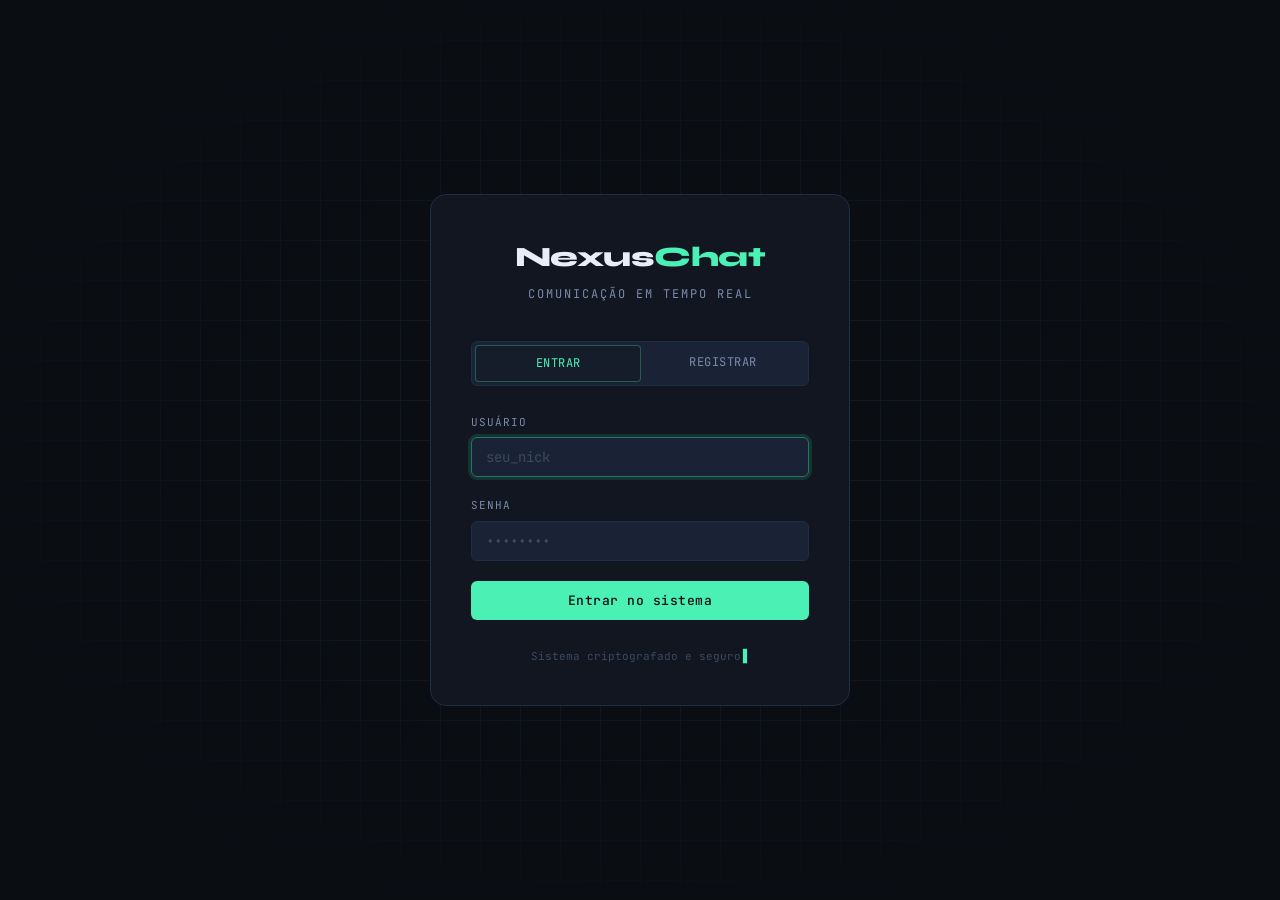
==== client/index.html @ 94c7bba4 "setup do chat basico criado, algumas funcoes ja mais avancadas,leia o readme para mais detalhes" ====
<!DOCTYPE html>
<html lang="pt-BR">
<head>
  <meta charset="UTF-8" />
  <meta name="viewport" content="width=device-width, initial-scale=1.0" />
  <title>NexusChat</title>
  <link rel="preconnect" href="https://fonts.googleapis.com" />
  <link href="https://fonts.googleapis.com/css2?family=JetBrains+Mono:wght@400;500;700&family=Syne:wght@400;600;800&display=swap" rel="stylesheet" />
  <style>
    /* ============================================================
       RESET & VARIÁVEIS GLOBAIS
    ============================================================ */
    *, *::before, *::after { box-sizing: border-box; margin: 0; padding: 0; }

    :root {
      --bg-base:      #0a0d12;
      --bg-panel:     #111620;
      --bg-card:      #161d2a;
      --bg-input:     #1a2235;
      --bg-hover:     #1e2840;
      --accent:       #4af0b4;
      --accent-dim:   #1d7a5a;
      --accent-glow:  rgba(74, 240, 180, 0.12);
      --red:          #f06060;
      --amber:        #f0a040;
      --blue:         #4090f0;
      --text-primary: #e8eef8;
      --text-sec:     #7a8aaa;
      --text-muted:   #3a4a60;
      --border:       #1e2c44;
      --border-acc:   rgba(74, 240, 180, 0.3);
      --radius-sm:    6px;
      --radius-md:    10px;
      --radius-lg:    16px;
      --font-display: 'Syne', sans-serif;
      --font-mono:    'JetBrains Mono', monospace;
    }

    html, body {
      height: 100%;
      background: var(--bg-base);
      color: var(--text-primary);
      font-family: var(--font-mono);
      font-size: 14px;
      line-height: 1.6;
      overflow: hidden;
    }

    /* ============================================================
       UTILITÁRIOS
    ============================================================ */
    .hidden { display: none !important; }
    .flex    { display: flex; }
    .col     { flex-direction: column; }
    .gap-4   { gap: 4px; }
    .gap-8   { gap: 8px; }
    .gap-12  { gap: 12px; }
    .gap-16  { gap: 16px; }
    .gap-24  { gap: 24px; }
    .center  { align-items: center; justify-content: center; }

    /* Scrollbar personalizada */
    ::-webkit-scrollbar { width: 4px; }
    ::-webkit-scrollbar-track { background: transparent; }
    ::-webkit-scrollbar-thumb { background: var(--border); border-radius: 2px; }
    ::-webkit-scrollbar-thumb:hover { background: var(--accent-dim); }

    /* ============================================================
       ANIMAÇÕES
    ============================================================ */
    @keyframes fadeInUp {
      from { opacity: 0; transform: translateY(16px); }
      to   { opacity: 1; transform: translateY(0); }
    }
    @keyframes pulse-accent {
      0%, 100% { box-shadow: 0 0 0 0 var(--accent-glow); }
      50%       { box-shadow: 0 0 0 8px var(--accent-glow); }
    }
    @keyframes blink {
      0%, 100% { opacity: 1; }
      50%       { opacity: 0; }
    }
    @keyframes slideIn {
      from { opacity: 0; transform: translateX(-8px); }
      to   { opacity: 1; transform: translateX(0); }
    }
    @keyframes spin {
      to { transform: rotate(360deg); }
    }
    @keyframes dot-pulse {
      0%, 80%, 100% { transform: scale(0.6); opacity: 0.4; }
      40%            { transform: scale(1); opacity: 1; }
    }

    /* ============================================================
       COMPONENTES COMUNS
    ============================================================ */

    /* Logo / wordmark */
    .logo {
      font-family: var(--font-display);
      font-size: 28px;
      font-weight: 800;
      letter-spacing: -0.5px;
      color: var(--text-primary);
    }
    .logo span { color: var(--accent); }

    .tagline {
      font-size: 12px;
      color: var(--text-sec);
      letter-spacing: 2px;
      text-transform: uppercase;
    }

    /* Inputs */
    input[type="text"],
    input[type="password"],
    textarea {
      width: 100%;
      background: var(--bg-input);
      border: 1px solid var(--border);
      color: var(--text-primary);
      font-family: var(--font-mono);
      font-size: 14px;
      padding: 10px 14px;
      border-radius: var(--radius-sm);
      outline: none;
      transition: border-color 0.2s, box-shadow 0.2s;
    }
    input[type="text"]:focus,
    input[type="password"]:focus,
    textarea:focus {
      border-color: var(--accent-dim);
      box-shadow: 0 0 0 3px var(--accent-glow);
    }
    input::placeholder { color: var(--text-muted); }

    label {
      font-size: 11px;
      letter-spacing: 1px;
      text-transform: uppercase;
      color: var(--text-sec);
      display: block;
      margin-bottom: 6px;
    }

    /* Botão primário */
    .btn {
      display: flex;
      align-items: center;
      justify-content: center;
      gap: 8px;
      padding: 11px 20px;
      border-radius: var(--radius-sm);
      font-family: var(--font-mono);
      font-size: 13px;
      font-weight: 500;
      cursor: pointer;
      border: none;
      transition: all 0.18s;
      letter-spacing: 0.5px;
      white-space: nowrap;
    }
    .btn-primary {
      background: var(--accent);
      color: #0a0d12;
    }
    .btn-primary:hover { filter: brightness(1.1); transform: translateY(-1px); }
    .btn-primary:active { transform: translateY(0); filter: brightness(0.95); }

    .btn-ghost {
      background: transparent;
      color: var(--text-sec);
      border: 1px solid var(--border);
    }
    .btn-ghost:hover { border-color: var(--border-acc); color: var(--accent); background: var(--accent-glow); }

    .btn-danger {
      background: transparent;
      color: var(--red);
      border: 1px solid rgba(240,96,96,0.3);
    }
    .btn-danger:hover { background: rgba(240,96,96,0.1); }

    /* Status badge */
    .badge {
      display: inline-flex;
      align-items: center;
      gap: 5px;
      padding: 3px 10px;
      border-radius: 20px;
      font-size: 11px;
      font-weight: 500;
      letter-spacing: 0.5px;
    }
    .badge-online  { background: rgba(74,240,180,0.12); color: var(--accent); }
    .badge-offline { background: rgba(90,100,120,0.2);  color: var(--text-sec); }

    .dot {
      width: 7px;
      height: 7px;
      border-radius: 50%;
      background: currentColor;
    }
    .dot.live { animation: pulse-accent 2s infinite; }

    /* Mensagem de erro */
    .error-msg {
      font-size: 12px;
      color: var(--red);
      padding: 8px 12px;
      background: rgba(240,96,96,0.08);
      border: 1px solid rgba(240,96,96,0.2);
      border-radius: var(--radius-sm);
      animation: fadeInUp 0.2s;
    }

    /* Cursor piscante estilo terminal */
    .cursor::after {
      content: '▋';
      color: var(--accent);
      animation: blink 1.1s step-end infinite;
      margin-left: 2px;
    }

    /* Spinner */
    .spinner {
      width: 16px;
      height: 16px;
      border: 2px solid var(--bg-hover);
      border-top-color: var(--accent);
      border-radius: 50%;
      animation: spin 0.7s linear infinite;
    }

    /* ============================================================
       LAYOUT PRINCIPAL (container de telas)
    ============================================================ */
    #app {
      width: 100vw;
      height: 100vh;
      display: flex;
      align-items: center;
      justify-content: center;
    }

    /* ============================================================
       TELA 1 — LOGIN
    ============================================================ */
    #screen-login {
      width: 100%;
      height: 100%;
      display: flex;
      align-items: center;
      justify-content: center;
      position: relative;
      overflow: hidden;
    }

    /* Grade decorativa de fundo */
    #screen-login::before {
      content: '';
      position: absolute;
      inset: 0;
      background-image:
        linear-gradient(var(--border) 1px, transparent 1px),
        linear-gradient(90deg, var(--border) 1px, transparent 1px);
      background-size: 40px 40px;
      opacity: 0.35;
      pointer-events: none;
    }
    /* Gradiente de vinheta */
    #screen-login::after {
      content: '';
      position: absolute;
      inset: 0;
      background: radial-gradient(ellipse at center, transparent 30%, var(--bg-base) 80%);
      pointer-events: none;
    }

    .login-card {
      position: relative;
      z-index: 1;
      width: 420px;
      background: var(--bg-panel);
      border: 1px solid var(--border);
      border-radius: var(--radius-lg);
      padding: 40px;
      animation: fadeInUp 0.4s ease;
    }

    .login-header {
      text-align: center;
      margin-bottom: 36px;
    }

    .login-header .tagline {
      margin-top: 6px;
    }

    .login-form { display: flex; flex-direction: column; gap: 20px; }
    .form-group { display: flex; flex-direction: column; }

    .login-footer {
      margin-top: 28px;
      text-align: center;
      font-size: 11px;
      color: var(--text-muted);
    }

    /* Tab login/registro */
    .auth-tabs {
      display: flex;
      gap: 0;
      background: var(--bg-input);
      border: 1px solid var(--border);
      border-radius: var(--radius-sm);
      padding: 3px;
      margin-bottom: 28px;
    }
    .auth-tab {
      flex: 1;
      padding: 8px;
      text-align: center;
      font-size: 12px;
      letter-spacing: 0.5px;
      text-transform: uppercase;
      cursor: pointer;
      border-radius: 4px;
      color: var(--text-sec);
      transition: all 0.2s;
      user-select: none;
    }
    .auth-tab.active {
      background: var(--bg-card);
      color: var(--accent);
      border: 1px solid var(--border-acc);
    }

    /* ============================================================
       TELA 2 — LOBBY (seleção de salas)
    ============================================================ */
    #screen-lobby {
      width: 100%;
      height: 100%;
      display: flex;
      flex-direction: column;
    }

    /* Topbar */
    .topbar {
      display: flex;
      align-items: center;
      justify-content: space-between;
      padding: 14px 28px;
      background: var(--bg-panel);
      border-bottom: 1px solid var(--border);
      flex-shrink: 0;
    }

    .topbar-left  { display: flex; align-items: center; gap: 16px; }
    .topbar-right { display: flex; align-items: center; gap: 12px; }

    .user-chip {
      display: flex;
      align-items: center;
      gap: 8px;
      padding: 5px 12px;
      background: var(--bg-card);
      border: 1px solid var(--border);
      border-radius: 20px;
      font-size: 12px;
      color: var(--text-sec);
    }
    .user-avatar {
      width: 24px;
      height: 24px;
      border-radius: 50%;
      background: var(--accent-dim);
      color: var(--accent);
      font-size: 11px;
      font-weight: 700;
      display: flex;
      align-items: center;
      justify-content: center;
    }

    /* Conteúdo do lobby */
    .lobby-content {
      flex: 1;
      overflow-y: auto;
      padding: 32px 28px;
      max-width: 900px;
      width: 100%;
      margin: 0 auto;
    }

    .lobby-title {
      font-family: var(--font-display);
      font-size: 22px;
      font-weight: 600;
      color: var(--text-primary);
      margin-bottom: 4px;
    }
    .lobby-subtitle {
      font-size: 13px;
      color: var(--text-sec);
      margin-bottom: 28px;
    }

    /* Seção criar sala */
    .create-room-bar {
      display: flex;
      gap: 10px;
      margin-bottom: 32px;
      align-items: flex-end;
    }
    .create-room-bar .form-group { flex: 1; margin-bottom: 0; }

    /* Grid de salas */
    .rooms-grid {
      display: grid;
      grid-template-columns: repeat(auto-fill, minmax(260px, 1fr));
      gap: 14px;
    }

    /* Card de sala */
    .room-card {
      background: var(--bg-card);
      border: 1px solid var(--border);
      border-radius: var(--radius-md);
      padding: 20px;
      cursor: pointer;
      transition: all 0.18s;
      animation: fadeInUp 0.3s ease both;
      display: flex;
      flex-direction: column;
      gap: 12px;
    }
    .room-card:hover {
      border-color: var(--border-acc);
      background: var(--bg-hover);
      transform: translateY(-2px);
    }

    .room-card-header {
      display: flex;
      align-items: flex-start;
      justify-content: space-between;
      gap: 8px;
    }

    .room-icon {
      width: 40px;
      height: 40px;
      border-radius: var(--radius-sm);
      background: var(--accent-glow);
      border: 1px solid var(--border-acc);
      display: flex;
      align-items: center;
      justify-content: center;
      font-size: 18px;
      flex-shrink: 0;
    }

    .room-name {
      font-family: var(--font-display);
      font-size: 15px;
      font-weight: 600;
      color: var(--text-primary);
      flex: 1;
    }
    .room-desc {
      font-size: 12px;
      color: var(--text-sec);
      line-height: 1.5;
    }
    .room-meta {
      display: flex;
      align-items: center;
      justify-content: space-between;
      font-size: 11px;
      color: var(--text-muted);
    }
    .room-members {
      display: flex;
      align-items: center;
      gap: 5px;
    }

    /* Sala sem usuários */
    .room-empty-state {
      grid-column: 1/-1;
      text-align: center;
      padding: 48px;
      color: var(--text-muted);
      font-size: 13px;
    }

    /* ============================================================
       TELA 3 — CHAT
    ============================================================ */
    #screen-chat {
      width: 100%;
      height: 100%;
      display: flex;
      flex-direction: column;
    }

    /* Header do chat */
    .chat-header {
      display: flex;
      align-items: center;
      justify-content: space-between;
      padding: 12px 20px;
      background: var(--bg-panel);
      border-bottom: 1px solid var(--border);
      flex-shrink: 0;
    }

    .chat-header-left {
      display: flex;
      align-items: center;
      gap: 12px;
    }

    .btn-back {
      width: 32px;
      height: 32px;
      display: flex;
      align-items: center;
      justify-content: center;
      border: 1px solid var(--border);
      border-radius: var(--radius-sm);
      background: transparent;
      color: var(--text-sec);
      cursor: pointer;
      font-size: 16px;
      transition: all 0.15s;
    }
    .btn-back:hover { border-color: var(--border-acc); color: var(--accent); }

    .chat-room-info { display: flex; flex-direction: column; }
    .chat-room-name {
      font-family: var(--font-display);
      font-size: 15px;
      font-weight: 600;
    }
    .chat-room-status { font-size: 11px; color: var(--text-sec); }

    .chat-header-right { display: flex; align-items: center; gap: 8px; }

    /* Layout principal do chat */
    .chat-body {
      flex: 1;
      display: flex;
      overflow: hidden;
    }

    /* Coluna lateral — membros */
    .sidebar {
      width: 220px;
      background: var(--bg-panel);
      border-right: 1px solid var(--border);
      display: flex;
      flex-direction: column;
      flex-shrink: 0;
    }
    .sidebar-title {
      font-size: 10px;
      letter-spacing: 1.5px;
      text-transform: uppercase;
      color: var(--text-muted);
      padding: 16px 16px 8px;
    }
    .member-list { flex: 1; overflow-y: auto; padding: 0 8px 12px; }
    .member-item {
      display: flex;
      align-items: center;
      gap: 8px;
      padding: 7px 8px;
      border-radius: var(--radius-sm);
      font-size: 13px;
      color: var(--text-sec);
      animation: slideIn 0.2s ease;
    }
    .member-item .user-avatar { width: 22px; height: 22px; font-size: 10px; flex-shrink: 0; }
    .member-item.me { color: var(--accent); }
    .member-item.me .user-avatar { background: rgba(74,240,180,0.25); }

    /* Área de mensagens */
    .messages-area {
      flex: 1;
      display: flex;
      flex-direction: column;
      overflow: hidden;
    }

    .messages-list {
      flex: 1;
      overflow-y: auto;
      padding: 20px;
      display: flex;
      flex-direction: column;
      gap: 2px;
    }

    /* Mensagem individual */
    .msg {
      display: flex;
      flex-direction: column;
      max-width: 78%;
      animation: fadeInUp 0.2s ease;
    }
    .msg.mine {
      align-self: flex-end;
      align-items: flex-end;
    }
    .msg.other {
      align-self: flex-start;
      align-items: flex-start;
    }

    /* Agrupa mensagens do mesmo remetente */
    .msg + .msg.mine  { margin-top: 2px; }
    .msg + .msg.other { margin-top: 2px; }
    .msg-group-start  { margin-top: 12px !important; }

    .msg-sender {
      font-size: 11px;
      color: var(--text-muted);
      margin-bottom: 3px;
      padding: 0 4px;
    }
    .msg-sender .name { color: var(--accent); font-weight: 500; }
    .msg-sender .time { margin-left: 8px; }

    .msg-bubble {
      padding: 9px 14px;
      border-radius: 10px;
      font-size: 13px;
      line-height: 1.55;
      word-break: break-word;
    }
    .msg.mine .msg-bubble {
      background: var(--accent-dim);
      color: #d0fff0;
      border-bottom-right-radius: 3px;
    }
    .msg.other .msg-bubble {
      background: var(--bg-card);
      border: 1px solid var(--border);
      color: var(--text-primary);
      border-bottom-left-radius: 3px;
    }

    /* Mensagem de sistema */
    .msg-system {
      text-align: center;
      font-size: 11px;
      color: var(--text-muted);
      padding: 8px 0;
      margin: 6px 0;
    }
    .msg-system span {
      background: var(--bg-panel);
      border: 1px solid var(--border);
      padding: 3px 12px;
      border-radius: 20px;
    }

    /* Typing indicator */
    .typing-indicator {
      display: flex;
      align-items: center;
      gap: 6px;
      padding: 4px 20px 8px;
      font-size: 11px;
      color: var(--text-muted);
      min-height: 28px;
    }
    .typing-dots {
      display: flex;
      gap: 3px;
    }
    .typing-dots span {
      width: 5px;
      height: 5px;
      border-radius: 50%;
      background: var(--text-muted);
      display: block;
    }
    .typing-dots span:nth-child(1) { animation: dot-pulse 1.2s infinite 0.0s; }
    .typing-dots span:nth-child(2) { animation: dot-pulse 1.2s infinite 0.2s; }
    .typing-dots span:nth-child(3) { animation: dot-pulse 1.2s infinite 0.4s; }

    /* Barra de input */
    .input-bar {
      padding: 14px 20px;
      background: var(--bg-panel);
      border-top: 1px solid var(--border);
      display: flex;
      gap: 10px;
      align-items: flex-end;
    }

    .input-wrap {
      flex: 1;
      background: var(--bg-input);
      border: 1px solid var(--border);
      border-radius: var(--radius-md);
      display: flex;
      align-items: center;
      gap: 8px;
      padding: 0 14px;
      transition: border-color 0.2s, box-shadow 0.2s;
    }
    .input-wrap:focus-within {
      border-color: var(--accent-dim);
      box-shadow: 0 0 0 3px var(--accent-glow);
    }

    #msg-input {
      flex: 1;
      background: transparent;
      border: none;
      outline: none;
      padding: 11px 0;
      font-family: var(--font-mono);
      font-size: 13px;
      color: var(--text-primary);
      resize: none;
      max-height: 120px;
      overflow-y: auto;
    }
    #msg-input::placeholder { color: var(--text-muted); }

    .send-btn {
      width: 42px;
      height: 42px;
      border-radius: var(--radius-sm);
      background: var(--accent);
      border: none;
      cursor: pointer;
      display: flex;
      align-items: center;
      justify-content: center;
      color: #0a0d12;
      font-size: 18px;
      transition: all 0.15s;
      flex-shrink: 0;
    }
    .send-btn:hover { filter: brightness(1.12); transform: translateY(-1px); }
    .send-btn:active { transform: scale(0.95); }
    .send-btn:disabled { opacity: 0.4; cursor: not-allowed; transform: none; }

    /* ============================================================
       OVERLAY / MODAL (criar sala)
    ============================================================ */
    .overlay {
      position: fixed;
      inset: 0;
      background: rgba(10,13,18,0.85);
      display: flex;
      align-items: center;
      justify-content: center;
      z-index: 100;
      backdrop-filter: blur(4px);
    }
    .modal {
      background: var(--bg-panel);
      border: 1px solid var(--border);
      border-radius: var(--radius-lg);
      padding: 32px;
      width: 380px;
      animation: fadeInUp 0.25s ease;
    }
    .modal-title {
      font-family: var(--font-display);
      font-size: 18px;
      font-weight: 600;
      margin-bottom: 20px;
    }
    .modal-form { display: flex; flex-direction: column; gap: 16px; }
    .modal-actions {
      display: flex;
      gap: 8px;
      justify-content: flex-end;
      margin-top: 8px;
    }

    /* Emojis para ícone de sala */
    .emoji-picker {
      display: flex;
      gap: 6px;
      flex-wrap: wrap;
    }
    .emoji-opt {
      width: 36px;
      height: 36px;
      border-radius: var(--radius-sm);
      border: 1px solid var(--border);
      background: var(--bg-input);
      cursor: pointer;
      font-size: 18px;
      display: flex;
      align-items: center;
      justify-content: center;
      transition: all 0.15s;
    }
    .emoji-opt:hover, .emoji-opt.selected {
      border-color: var(--border-acc);
      background: var(--accent-glow);
    }

    /* Status de conexão */
    .conn-status {
      display: flex;
      align-items: center;
      gap: 6px;
      font-size: 11px;
      padding: 5px 10px;
      border-radius: 20px;
      background: var(--bg-card);
      border: 1px solid var(--border);
    }
    .conn-dot {
      width: 7px;
      height: 7px;
      border-radius: 50%;
    }
    .conn-dot.ok      { background: var(--accent); animation: pulse-accent 2s infinite; }
    .conn-dot.warning { background: var(--amber); }
    .conn-dot.error   { background: var(--red); }

    /* Toast de notificação */
    #toast-container {
      position: fixed;
      bottom: 24px;
      right: 24px;
      z-index: 999;
      display: flex;
      flex-direction: column;
      gap: 8px;
    }
    .toast {
      padding: 10px 16px;
      background: var(--bg-panel);
      border: 1px solid var(--border);
      border-radius: var(--radius-sm);
      font-size: 13px;
      color: var(--text-primary);
      animation: fadeInUp 0.25s ease;
      max-width: 300px;
    }
    .toast.success { border-color: var(--accent-dim); color: var(--accent); }
    .toast.error   { border-color: rgba(240,96,96,0.4); color: var(--red); }

  </style>
</head>
<body>

<div id="app">

  <!-- =========================================================
       TELA 1: LOGIN / REGISTRO
  ========================================================= -->
  <div id="screen-login">
    <div class="login-card">

      <div class="login-header">
        <div class="logo">Nexus<span>Chat</span></div>
        <div class="tagline">Comunicação em tempo real</div>
      </div>

      <!-- Abas Login / Registrar -->
      <div class="auth-tabs">
        <div class="auth-tab active" id="tab-login" onclick="switchTab('login')">Entrar</div>
        <div class="auth-tab" id="tab-register" onclick="switchTab('register')">Registrar</div>
      </div>

      <!-- Formulário de Login -->
      <div id="form-login" class="login-form">
        <div class="form-group">
          <label for="login-username">Usuário</label>
          <input type="text" id="login-username" placeholder="seu_nick" autocomplete="username" />
        </div>
        <div class="form-group">
          <label for="login-password">Senha</label>
          <input type="password" id="login-password" placeholder="••••••••" autocomplete="current-password" />
        </div>
        <div id="login-error" class="error-msg hidden"></div>
        <button class="btn btn-primary" id="btn-login" onclick="handleLogin()">
          <span id="login-spinner" class="spinner hidden"></span>
          Entrar no sistema
        </button>
      </div>

      <!-- Formulário de Registro -->
      <div id="form-register" class="login-form hidden">
        <div class="form-group">
          <label for="reg-username">Escolha seu nome de usuário</label>
          <input type="text" id="reg-username" placeholder="seu_nick" maxlength="20" />
        </div>
        <div class="form-group">
          <label for="reg-display">Nome de exibição</label>
          <input type="text" id="reg-display" placeholder="Seu Nome" maxlength="30" />
        </div>
        <div class="form-group">
          <label for="reg-password">Senha</label>
          <input type="password" id="reg-password" placeholder="mínimo 6 caracteres" />
        </div>
        <div class="form-group">
          <label for="reg-confirm">Confirmar senha</label>
          <input type="password" id="reg-confirm" placeholder="repita a senha" />
        </div>
        <div id="reg-error" class="error-msg hidden"></div>
        <button class="btn btn-primary" id="btn-register" onclick="handleRegister()">Criar conta</button>
      </div>

      <div class="login-footer">
        <span class="cursor">Sistema criptografado e seguro</span>
      </div>

    </div>
  </div><!-- /screen-login -->


  <!-- =========================================================
       TELA 2: LOBBY — seleção de salas
  ========================================================= -->
  <div id="screen-lobby" class="hidden">

    <div class="topbar">
      <div class="topbar-left">
        <div class="logo" style="font-size:20px">Nexus<span>Chat</span></div>
        <div class="conn-status">
          <div class="conn-dot ok" id="lobby-conn-dot"></div>
          <span id="lobby-conn-text">Conectado</span>
        </div>
      </div>
      <div class="topbar-right">
        <div class="user-chip">
          <div class="user-avatar" id="lobby-avatar">?</div>
          <span id="lobby-username">usuário</span>
        </div>
        <button class="btn btn-ghost" onclick="handleLogout()" style="padding:7px 14px;font-size:12px">
          Sair
        </button>
      </div>
    </div>

    <div class="lobby-content">
      <div class="lobby-title">Salas disponíveis</div>
      <div class="lobby-subtitle">Selecione uma sala para entrar ou crie a sua própria</div>

      <!-- Criar sala -->
      <div class="create-room-bar">
        <div class="form-group">
          <label>Nova sala</label>
          <input type="text" id="new-room-name" placeholder="Nome da sala..." maxlength="30"
                 onkeydown="if(event.key==='Enter') createRoom()" />
        </div>
        <button class="btn btn-primary" onclick="openCreateModal()" style="margin-bottom:0">
          + Criar sala
        </button>
      </div>

      <!-- Lista de salas -->
      <div class="rooms-grid" id="rooms-grid">
        <!-- preenchido via JS -->
      </div>
    </div>

  </div><!-- /screen-lobby -->


  <!-- =========================================================
       TELA 3: CHAT — sala ativa
  ========================================================= -->
  <div id="screen-chat" class="hidden">

    <div class="chat-header">
      <div class="chat-header-left">
        <button class="btn-back" onclick="leaveRoom()" title="Voltar ao lobby">←</button>
        <div style="font-size:20px" id="chat-room-icon">💬</div>
        <div class="chat-room-info">
          <div class="chat-room-name" id="chat-room-name">Geral</div>
          <div class="chat-room-status">
            <span class="badge badge-online">
              <span class="dot live"></span>
              <span id="chat-member-count">0</span> online
            </span>
          </div>
        </div>
      </div>
      <div class="chat-header-right">
        <div class="conn-status">
          <div class="conn-dot ok" id="chat-conn-dot"></div>
          <span id="chat-conn-text">Ao vivo</span>
        </div>
        <div class="user-chip">
          <div class="user-avatar" id="chat-avatar">?</div>
          <span id="chat-username">user</span>
        </div>
      </div>
    </div>

    <div class="chat-body">

      <!-- Sidebar: membros online -->
      <div class="sidebar">
        <div class="sidebar-title">Membros online</div>
        <div class="member-list" id="member-list">
          <!-- preenchido via JS -->
        </div>
      </div>

      <!-- Área de mensagens -->
      <div class="messages-area">
        <div class="messages-list" id="messages-list">
          <!-- mensagens aparecem aqui -->
        </div>

        <!-- Typing indicator -->
        <div class="typing-indicator" id="typing-indicator">
          <!-- preenchido via JS quando alguém digita -->
        </div>

        <!-- Input de mensagem -->
        <div class="input-bar">
          <div class="input-wrap">
            <textarea
              id="msg-input"
              placeholder="Digite sua mensagem..."
              rows="1"
              onkeydown="handleMsgKey(event)"
              oninput="autoResize(this); handleTyping()"
            ></textarea>
          </div>
          <button class="send-btn" id="send-btn" onclick="sendMessage()" title="Enviar (Enter)">
            ➤
          </button>
        </div>
      </div>

    </div>

  </div><!-- /screen-chat -->

</div><!-- /app -->


<!-- Modal: Criar sala -->
<div class="overlay hidden" id="modal-create-room">
  <div class="modal">
    <div class="modal-title">Criar nova sala</div>
    <div class="modal-form">
      <div class="form-group">
        <label>Nome da sala</label>
        <input type="text" id="modal-room-name" placeholder="ex: frontend-devs" maxlength="30" />
      </div>
      <div class="form-group">
        <label>Descrição (opcional)</label>
        <input type="text" id="modal-room-desc" placeholder="Sobre o que é essa sala?" maxlength="80" />
      </div>
      <div class="form-group">
        <label>Ícone</label>
        <div class="emoji-picker" id="emoji-picker">
          <!-- gerado via JS -->
        </div>
      </div>
      <div id="create-room-error" class="error-msg hidden"></div>
      <div class="modal-actions">
        <button class="btn btn-ghost" onclick="closeCreateModal()">Cancelar</button>
        <button class="btn btn-primary" onclick="submitCreateRoom()">Criar sala</button>
      </div>
    </div>
  </div>
</div>

<!-- Toast container -->
<div id="toast-container"></div>


<!-- ============================================================
     JAVASCRIPT PRINCIPAL
     Lógica de UI, gerenciamento de estado e integração WebSocket
============================================================ -->
<script>
/* ============================================================
   ESTADO DA APLICAÇÃO
============================================================ */
const APP = {
  // Usuário autenticado
  user: null,              // { username, displayName }

  // Sala atual
  currentRoom: null,       // { id, name, icon, desc }

  // Conexão WebSocket
  ws: null,
  connected: false,
  reconnectTimer: null,
  reconnectAttempts: 0,

  // Estado do chat
  messages: {},            // roomId -> [{id, sender, text, ts, system}]
  members: {},             // roomId -> Set de usernames
  typingUsers: {},         // roomId -> Set de usernames
  typingTimer: null,

  // Último emissor de mensagem (para agrupamento visual)
  lastSender: null,

  // Salas disponíveis
  rooms: [],
};

/* ============================================================
   BANCO DE USUÁRIOS SIMULADO (localStorage)
   Em produção: substituir por chamadas à API REST + JWT
============================================================ */
function getUsers() {
  return JSON.parse(localStorage.getItem('nx_users') || '{}');
}
function saveUser(username, data) {
  const users = getUsers();
  users[username] = data;
  localStorage.setItem('nx_users', JSON.stringify(users));
}
function getSession() {
  return JSON.parse(localStorage.getItem('nx_session') || 'null');
}
function saveSession(user) {
  localStorage.setItem('nx_session', JSON.stringify(user));
}
function clearSession() {
  localStorage.removeItem('nx_session');
}

/* ============================================================
   SALAS PADRÃO
============================================================ */
const DEFAULT_ROOMS = [
  { id: 'geral',      name: 'Geral',      icon: '💬', desc: 'Conversa geral para todos os membros', members: 0 },
  { id: 'tech',       name: 'Tech Talk',  icon: '💻', desc: 'Desenvolvimento, código e tecnologia',  members: 0 },
  { id: 'random',     name: 'Aleatório',  icon: '🎲', desc: 'Tópicos variados e off-topic',         members: 0 },
  { id: 'projetos',   name: 'Projetos',   icon: '🚀', desc: 'Discussão de projetos e tarefas',      members: 0 },
  { id: 'anuncios',   name: 'Anúncios',   icon: '📢', desc: 'Comunicados e novidades importantes',  members: 0 },
];

function loadRooms() {
  const stored = localStorage.getItem('nx_rooms');
  if (stored) {
    APP.rooms = JSON.parse(stored);
  } else {
    APP.rooms = [...DEFAULT_ROOMS];
    localStorage.setItem('nx_rooms', JSON.stringify(APP.rooms));
  }
}
function saveRooms() {
  localStorage.setItem('nx_rooms', JSON.stringify(APP.rooms));
}

/* ============================================================
   NAVEGAÇÃO ENTRE TELAS
============================================================ */
function showScreen(name) {
  ['login', 'lobby', 'chat'].forEach(s => {
    document.getElementById('screen-' + s).classList.add('hidden');
  });
  document.getElementById('screen-' + name).classList.remove('hidden');
}

/* ============================================================
   AUTENTICAÇÃO
============================================================ */
function switchTab(tab) {
  document.getElementById('form-login').classList.toggle('hidden', tab !== 'login');
  document.getElementById('form-register').classList.toggle('hidden', tab !== 'register');
  document.getElementById('tab-login').classList.toggle('active', tab === 'login');
  document.getElementById('tab-register').classList.toggle('active', tab === 'register');
}

function handleLogin() {
  const username = document.getElementById('login-username').value.trim().toLowerCase();
  const password = document.getElementById('login-password').value;
  const errEl    = document.getElementById('login-error');
  const spinner  = document.getElementById('login-spinner');

  errEl.classList.add('hidden');

  if (!username || !password) {
    showError(errEl, 'Preencha usuário e senha.');
    return;
  }

  spinner.classList.remove('hidden');

  // Simula latência de rede
  setTimeout(() => {
    spinner.classList.add('hidden');
    const users = getUsers();

    if (!users[username]) {
      showError(errEl, 'Usuário não encontrado. Crie uma conta primeiro.');
      return;
    }
    if (users[username].password !== btoa(password)) {
      showError(errEl, 'Senha incorreta.');
      return;
    }

    const user = { username, displayName: users[username].displayName };
    APP.user = user;
    saveSession(user);
    enterLobby();
  }, 600);
}

function handleRegister() {
  const username    = document.getElementById('reg-username').value.trim().toLowerCase();
  const displayName = document.getElementById('reg-display').value.trim();
  const password    = document.getElementById('reg-password').value;
  const confirm     = document.getElementById('reg-confirm').value;
  const errEl       = document.getElementById('reg-error');

  errEl.classList.add('hidden');

  if (!username || !displayName || !password) {
    showError(errEl, 'Todos os campos são obrigatórios.'); return;
  }
  if (!/^[a-z0-9_]+$/.test(username)) {
    showError(errEl, 'Usuário: apenas letras, números e _.'); return;
  }
  if (username.length < 3) {
    showError(errEl, 'Usuário deve ter ao menos 3 caracteres.'); return;
  }
  if (password.length < 6) {
    showError(errEl, 'Senha deve ter ao menos 6 caracteres.'); return;
  }
  if (password !== confirm) {
    showError(errEl, 'As senhas não coincidem.'); return;
  }

  const users = getUsers();
  if (users[username]) {
    showError(errEl, 'Este nome de usuário já está em uso.'); return;
  }

  saveUser(username, { password: btoa(password), displayName });
  showToast('Conta criada com sucesso! Faça login.', 'success');
  switchTab('login');
  document.getElementById('login-username').value = username;
}

function handleLogout() {
  if (APP.ws) {
    APP.ws.close();
    APP.ws = null;
  }
  APP.user = null;
  clearSession();
  showScreen('login');
}

/* ============================================================
   LOBBY
============================================================ */
function enterLobby() {
  loadRooms();

  // Atualiza UI do topbar
  document.getElementById('lobby-username').textContent = APP.user.displayName || APP.user.username;
  document.getElementById('lobby-avatar').textContent   = getInitials(APP.user.displayName || APP.user.username);

  renderRooms();
  showScreen('lobby');
  connectWebSocket();
}

function renderRooms() {
  const grid = document.getElementById('rooms-grid');
  grid.innerHTML = '';

  if (!APP.rooms.length) {
    grid.innerHTML = '<div class="room-empty-state">Nenhuma sala disponível. Crie a primeira!</div>';
    return;
  }

  APP.rooms.forEach((room, i) => {
    const card = document.createElement('div');
    card.className = 'room-card';
    card.style.animationDelay = (i * 0.06) + 's';
    card.innerHTML = `
      <div class="room-card-header">
        <div class="room-icon">${room.icon}</div>
        <div style="flex:1">
          <div class="room-name">${escHtml(room.name)}</div>
        </div>
        <span class="badge badge-online">
          <span class="dot"></span>${room.members || 0}
        </span>
      </div>
      <div class="room-desc">${escHtml(room.desc || 'Sala de bate-papo')}</div>
      <div class="room-meta">
        <span># ${room.id}</span>
        <span style="color:var(--accent);font-size:12px">Entrar →</span>
      </div>
    `;
    card.onclick = () => joinRoom(room);
    grid.appendChild(card);
  });
}

/* ============================================================
   MODAL CRIAR SALA
============================================================ */
const EMOJI_OPTIONS = ['💬','💻','🎮','🎲','🚀','📢','🎯','🔬','📚','🎵','🎨','🏆','🌍','⚡','🔥'];
let selectedEmoji = EMOJI_OPTIONS[0];

function openCreateModal() {
  selectedEmoji = EMOJI_OPTIONS[0];
  document.getElementById('modal-room-name').value = '';
  document.getElementById('modal-room-desc').value = '';
  document.getElementById('create-room-error').classList.add('hidden');

  const picker = document.getElementById('emoji-picker');
  picker.innerHTML = '';
  EMOJI_OPTIONS.forEach(e => {
    const opt = document.createElement('div');
    opt.className = 'emoji-opt' + (e === selectedEmoji ? ' selected' : '');
    opt.textContent = e;
    opt.onclick = () => {
      selectedEmoji = e;
      picker.querySelectorAll('.emoji-opt').forEach(el => el.classList.remove('selected'));
      opt.classList.add('selected');
    };
    picker.appendChild(opt);
  });

  document.getElementById('modal-create-room').classList.remove('hidden');
  setTimeout(() => document.getElementById('modal-room-name').focus(), 100);
}

function closeCreateModal() {
  document.getElementById('modal-create-room').classList.add('hidden');
}

function submitCreateRoom() {
  const name = document.getElementById('modal-room-name').value.trim();
  const desc = document.getElementById('modal-room-desc').value.trim();
  const errEl = document.getElementById('create-room-error');
  errEl.classList.add('hidden');

  if (!name) { showError(errEl, 'Dê um nome para a sala.'); return; }
  if (name.length < 2) { showError(errEl, 'Nome deve ter ao menos 2 caracteres.'); return; }

  const id = name.toLowerCase().replace(/\s+/g, '-').replace(/[^a-z0-9-]/g, '');
  if (APP.rooms.find(r => r.id === id)) {
    showError(errEl, 'Já existe uma sala com esse nome.'); return;
  }

  const room = { id, name, icon: selectedEmoji, desc, members: 0 };
  APP.rooms.push(room);
  saveRooms();
  renderRooms();
  closeCreateModal();
  showToast('Sala "' + name + '" criada!', 'success');

  // Transmite via WS para outros clientes (se conectado)
  wsSend({ type: 'room_created', room });
}

/* ============================================================
   CHAT — ENTRAR / SAIR DE SALA
============================================================ */
function joinRoom(room) {
  APP.currentRoom = room;
  APP.lastSender  = null;

  // Inicializa estruturas se necessário
  if (!APP.messages[room.id])    APP.messages[room.id]    = [];
  if (!APP.members[room.id])     APP.members[room.id]     = new Set();
  if (!APP.typingUsers[room.id]) APP.typingUsers[room.id] = new Set();

  // Atualiza header do chat
  document.getElementById('chat-room-icon').textContent = room.icon;
  document.getElementById('chat-room-name').textContent = room.name;
  document.getElementById('chat-username').textContent  = APP.user.displayName || APP.user.username;
  document.getElementById('chat-avatar').textContent    = getInitials(APP.user.displayName || APP.user.username);

  // Renderiza histórico existente
  renderMessages();
  renderMembers();

  showScreen('chat');

  // Avisa o servidor
  wsSend({ type: 'join_room', roomId: room.id, username: APP.user.username, displayName: APP.user.displayName || APP.user.username });

  // Foca no input
  setTimeout(() => document.getElementById('msg-input').focus(), 100);
}

function leaveRoom() {
  if (APP.currentRoom) {
    wsSend({ type: 'leave_room', roomId: APP.currentRoom.id, username: APP.user.username });
    APP.currentRoom = null;
  }
  showScreen('lobby');
  renderRooms();
}

/* ============================================================
   ENVIO E RECEPÇÃO DE MENSAGENS
============================================================ */
function sendMessage() {
  const input = document.getElementById('msg-input');
  const text  = input.value.trim();
  if (!text || !APP.currentRoom) return;

  const msg = {
    type: 'message',
    id:   Date.now() + '-' + Math.random().toString(36).slice(2),
    roomId:      APP.currentRoom.id,
    sender:      APP.user.username,
    displayName: APP.user.displayName || APP.user.username,
    text,
    ts: Date.now(),
  };

  // Exibe localmente de imediato
  appendMessage(msg);

  // Envia ao servidor
  wsSend(msg);

  input.value = '';
  autoResize(input);

  // Cancela indicador de digitação
  clearTypingIndicator();
}

function handleMsgKey(e) {
  // Enter envia; Shift+Enter quebra linha
  if (e.key === 'Enter' && !e.shiftKey) {
    e.preventDefault();
    sendMessage();
  }
}

function handleTyping() {
  if (!APP.currentRoom) return;
  wsSend({ type: 'typing', roomId: APP.currentRoom.id, username: APP.user.username });

  clearTimeout(APP.typingTimer);
  APP.typingTimer = setTimeout(clearTypingIndicator, 2000);
}

function clearTypingIndicator() {
  if (!APP.currentRoom) return;
  wsSend({ type: 'stop_typing', roomId: APP.currentRoom.id, username: APP.user.username });
}

/* ============================================================
   RENDERIZAÇÃO — MENSAGENS
============================================================ */
function appendMessage(msg) {
  const roomId = APP.currentRoom?.id;
  if (!roomId) return;

  if (!APP.messages[roomId]) APP.messages[roomId] = [];
  APP.messages[roomId].push(msg);
  renderMessage(msg);
}

function renderMessages() {
  const list = document.getElementById('messages-list');
  list.innerHTML = '';
  APP.lastSender = null;

  const roomId = APP.currentRoom?.id;
  if (!roomId || !APP.messages[roomId]) return;

  APP.messages[roomId].forEach(m => renderMessage(m));
}

function renderMessage(msg) {
  const list  = document.getElementById('messages-list');
  const isMine = msg.sender === APP.user.username;

  // Mensagem de sistema
  if (msg.system) {
    const el = document.createElement('div');
    el.className = 'msg-system';
    el.innerHTML = `<span>${escHtml(msg.text)}</span>`;
    list.appendChild(el);
    APP.lastSender = null;
    scrollBottom();
    return;
  }

  const isNewGroup = APP.lastSender !== msg.sender;
  APP.lastSender   = msg.sender;

  const wrap = document.createElement('div');
  wrap.className = 'msg ' + (isMine ? 'mine' : 'other') + (isNewGroup ? ' msg-group-start' : '');

  if (isNewGroup) {
    const senderEl = document.createElement('div');
    senderEl.className = 'msg-sender';
    senderEl.innerHTML = `
      <span class="name">${escHtml(msg.displayName || msg.sender)}</span>
      <span class="time">${formatTime(msg.ts)}</span>
    `;
    wrap.appendChild(senderEl);
  }

  const bubble = document.createElement('div');
  bubble.className = 'msg-bubble';
  bubble.textContent = msg.text;  // textContent evita XSS
  wrap.appendChild(bubble);

  list.appendChild(wrap);
  scrollBottom();
}

/* ============================================================
   RENDERIZAÇÃO — MEMBROS E TYPING
============================================================ */
function renderMembers() {
  const list   = document.getElementById('member-list');
  const countEl = document.getElementById('chat-member-count');
  list.innerHTML = '';

  const roomId  = APP.currentRoom?.id;
  const members = roomId ? (APP.members[roomId] || new Set()) : new Set();

  // Sempre inclui o próprio usuário
  const allMembers = new Set([APP.user.username, ...members]);
  countEl.textContent = allMembers.size;

  allMembers.forEach(u => {
    const item = document.createElement('div');
    const isMe = u === APP.user.username;
    item.className = 'member-item' + (isMe ? ' me' : '');

    const users = getUsers();
    const display = users[u]?.displayName || u;

    item.innerHTML = `
      <div class="user-avatar">${getInitials(display)}</div>
      <span>${escHtml(display)}${isMe ? ' <span style="color:var(--text-muted);font-size:10px">(você)</span>' : ''}</span>
    `;
    list.appendChild(item);
  });
}

function updateTypingIndicator() {
  const el     = document.getElementById('typing-indicator');
  const roomId = APP.currentRoom?.id;
  const typing = roomId
    ? [...(APP.typingUsers[roomId] || [])].filter(u => u !== APP.user.username)
    : [];

  if (!typing.length) {
    el.innerHTML = '';
    return;
  }

  const names = typing.slice(0, 3).join(', ');
  el.innerHTML = `
    <div class="typing-dots">
      <span></span><span></span><span></span>
    </div>
    <span>${escHtml(names)} está digitando...</span>
  `;
}

/* ============================================================
   WEBSOCKET — CONEXÃO E PROTOCOLO
============================================================ */

/**
 * Conecta ao servidor WebSocket principal.
 * Em caso de falha, tenta servidor secundário (tolerância a falhas).
 *
 * Substitua as URLs pelos endereços reais após o deploy.
 */
const WS_PRIMARY   = 'wss://nexuschat-server.onrender.com/ws';   // servidor principal
const WS_SECONDARY = 'wss://nexuschat-backup.onrender.com/ws';   // servidor secundário

function connectWebSocket(useBackup = false) {
  const url = useBackup ? WS_SECONDARY : WS_PRIMARY;

  try {
    APP.ws = new WebSocket(url);
  } catch(e) {
    // WebSocket não disponível — modo offline
    setConnectionStatus('error');
    return;
  }

  APP.ws.onopen = () => {
    APP.connected = true;
    APP.reconnectAttempts = 0;
    setConnectionStatus('ok');

    // Re-entra na sala se estava em uma
    if (APP.currentRoom) {
      wsSend({ type: 'join_room', roomId: APP.currentRoom.id, username: APP.user.username });
    }
    if (APP.user) {
      wsSend({ type: 'auth', username: APP.user.username });
    }
  };

  APP.ws.onmessage = (event) => {
    try {
      const data = JSON.parse(event.data);
      handleServerMessage(data);
    } catch(e) {
      console.error('[WS] Mensagem inválida:', event.data);
    }
  };

  APP.ws.onclose = () => {
    APP.connected = false;
    setConnectionStatus('warning');

    // Tenta reconectar com backoff exponencial
    const delay = Math.min(1000 * Math.pow(2, APP.reconnectAttempts), 30000);
    APP.reconnectAttempts++;

    APP.reconnectTimer = setTimeout(() => {
      // Após 3 falhas, tenta servidor secundário
      const tryBackup = APP.reconnectAttempts >= 3;
      if (tryBackup) showToast('Tentando servidor de backup...', 'error');
      connectWebSocket(tryBackup);
    }, delay);
  };

  APP.ws.onerror = () => {
    setConnectionStatus('error');
  };
}

/**
 * Trata mensagens recebidas do servidor.
 * O servidor centraliza toda a lógica de roteamento.
 */
function handleServerMessage(data) {
  switch (data.type) {

    case 'message':
      // Apenas exibe se não for do próprio usuário (já renderizou local)
      if (data.sender !== APP.user.username && data.roomId === APP.currentRoom?.id) {
        appendMessage(data);
      }
      break;

    case 'user_joined':
      // Outro usuário entrou na sala
      if (data.roomId === APP.currentRoom?.id && data.username !== APP.user.username) {
        APP.members[data.roomId] = APP.members[data.roomId] || new Set();
        APP.members[data.roomId].add(data.username);
        appendMessage({ system: true, text: `${data.displayName} entrou na sala.`, ts: Date.now() });
        renderMembers();
      }
      break;

    case 'user_left':
      if (data.roomId === APP.currentRoom?.id) {
        APP.members[data.roomId]?.delete(data.username);
        appendMessage({ system: true, text: `${data.displayName} saiu da sala.`, ts: Date.now() });
        renderMembers();
      }
      break;

    case 'typing':
      if (data.roomId === APP.currentRoom?.id && data.username !== APP.user.username) {
        APP.typingUsers[data.roomId] = APP.typingUsers[data.roomId] || new Set();
        APP.typingUsers[data.roomId].add(data.username);
        updateTypingIndicator();
      }
      break;

    case 'stop_typing':
      if (data.roomId === APP.currentRoom?.id) {
        APP.typingUsers[data.roomId]?.delete(data.username);
        updateTypingIndicator();
      }
      break;

    case 'room_list':
      // Servidor envia lista atualizada de salas
      APP.rooms = data.rooms;
      saveRooms();
      renderRooms();
      break;

    case 'room_created':
      if (!APP.rooms.find(r => r.id === data.room.id)) {
        APP.rooms.push(data.room);
        saveRooms();
        renderRooms();
      }
      break;

    case 'member_count':
      // Atualiza contagem de membros por sala
      if (data.roomId === APP.currentRoom?.id) {
        document.getElementById('chat-member-count').textContent = data.count;
      }
      break;

    case 'history':
      // Histórico de mensagens ao entrar na sala
      if (data.roomId === APP.currentRoom?.id) {
        APP.messages[data.roomId] = data.messages;
        renderMessages();
      }
      break;

    case 'error':
      showToast(data.message || 'Erro do servidor.', 'error');
      break;

    default:
      console.log('[WS] Evento desconhecido:', data.type);
  }
}

/** Envia um objeto JSON pelo WebSocket (se conectado) */
function wsSend(obj) {
  if (APP.ws && APP.ws.readyState === WebSocket.OPEN) {
    APP.ws.send(JSON.stringify(obj));
  }
}

/** Atualiza os indicadores visuais de status de conexão */
function setConnectionStatus(state) {
  const dots  = document.querySelectorAll('.conn-dot');
  const texts = ['lobby-conn-text', 'chat-conn-text'];
  const labels = { ok: 'Conectado', warning: 'Reconectando...', error: 'Sem conexão' };

  dots.forEach(d => {
    d.className = 'conn-dot ' + state;
  });
  texts.forEach(id => {
    const el = document.getElementById(id);
    if (el) el.textContent = labels[state] || state;
  });
}

/* ============================================================
   UTILITÁRIOS
============================================================ */
function escHtml(str) {
  return String(str)
    .replace(/&/g,'&amp;')
    .replace(/</g,'&lt;')
    .replace(/>/g,'&gt;')
    .replace(/"/g,'&quot;');
}

function getInitials(name) {
  return (name || '?')
    .split(/\s+/)
    .map(w => w[0])
    .join('')
    .toUpperCase()
    .slice(0, 2);
}

function formatTime(ts) {
  return new Date(ts).toLocaleTimeString('pt-BR', { hour:'2-digit', minute:'2-digit' });
}

function scrollBottom() {
  const list = document.getElementById('messages-list');
  if (list) list.scrollTop = list.scrollHeight;
}

function autoResize(el) {
  el.style.height = 'auto';
  el.style.height = Math.min(el.scrollHeight, 120) + 'px';
}

function showError(el, msg) {
  el.textContent = msg;
  el.classList.remove('hidden');
}

let toastTimer;
function showToast(msg, type = '') {
  const container = document.getElementById('toast-container');
  const toast = document.createElement('div');
  toast.className = 'toast ' + type;
  toast.textContent = msg;
  container.appendChild(toast);
  setTimeout(() => toast.remove(), 4000);
}

/* ============================================================
   INICIALIZAÇÃO
============================================================ */
(function init() {
  // Fecha modal ao clicar fora
  document.getElementById('modal-create-room').addEventListener('click', function(e) {
    if (e.target === this) closeCreateModal();
  });

  // Tecla Escape fecha modal
  document.addEventListener('keydown', e => {
    if (e.key === 'Escape') closeCreateModal();
  });

  // Restaura sessão se existir
  const session = getSession();
  if (session) {
    APP.user = session;
    enterLobby();
  } else {
    showScreen('login');
    // Foca no campo de usuário
    setTimeout(() => document.getElementById('login-username').focus(), 200);
  }
})();
</script>

</body>
</html>
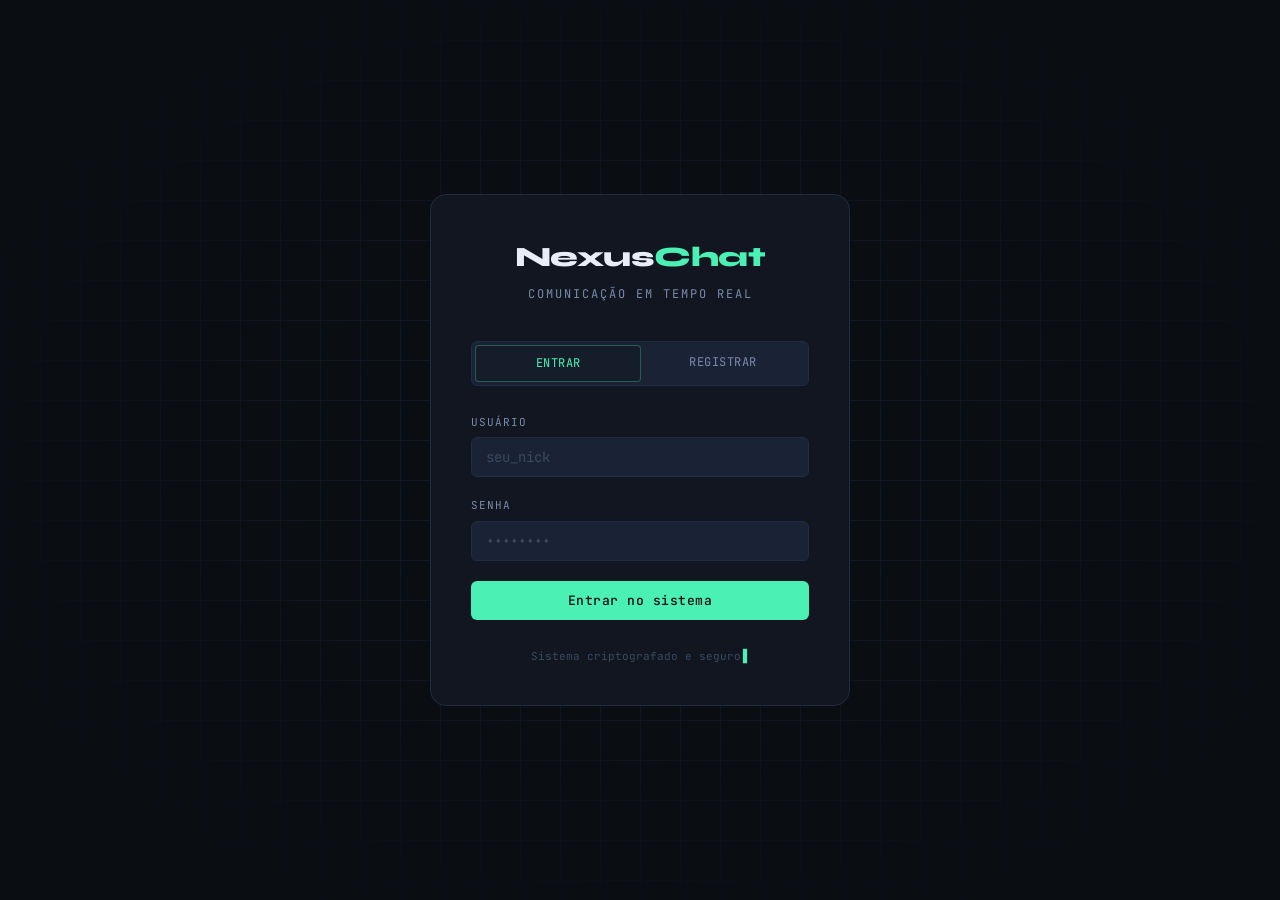
==== commit b41d7867: "modularizacao, banco de dados e integracao minima com o Nexus Html" ====
--- a/client/index.html
+++ b/client/index.html
@@ -6,858 +6,7 @@
   <title>NexusChat</title>
   <link rel="preconnect" href="https://fonts.googleapis.com" />
   <link href="https://fonts.googleapis.com/css2?family=JetBrains+Mono:wght@400;500;700&family=Syne:wght@400;600;800&display=swap" rel="stylesheet" />
-  <style>
-    /* ============================================================
-       RESET & VARIÁVEIS GLOBAIS
-    ============================================================ */
-    *, *::before, *::after { box-sizing: border-box; margin: 0; padding: 0; }
-
-    :root {
-      --bg-base:      #0a0d12;
-      --bg-panel:     #111620;
-      --bg-card:      #161d2a;
-      --bg-input:     #1a2235;
-      --bg-hover:     #1e2840;
-      --accent:       #4af0b4;
-      --accent-dim:   #1d7a5a;
-      --accent-glow:  rgba(74, 240, 180, 0.12);
-      --red:          #f06060;
-      --amber:        #f0a040;
-      --blue:         #4090f0;
-      --text-primary: #e8eef8;
-      --text-sec:     #7a8aaa;
-      --text-muted:   #3a4a60;
-      --border:       #1e2c44;
-      --border-acc:   rgba(74, 240, 180, 0.3);
-      --radius-sm:    6px;
-      --radius-md:    10px;
-      --radius-lg:    16px;
-      --font-display: 'Syne', sans-serif;
-      --font-mono:    'JetBrains Mono', monospace;
-    }
-
-    html, body {
-      height: 100%;
-      background: var(--bg-base);
-      color: var(--text-primary);
-      font-family: var(--font-mono);
-      font-size: 14px;
-      line-height: 1.6;
-      overflow: hidden;
-    }
-
-    /* ============================================================
-       UTILITÁRIOS
-    ============================================================ */
-    .hidden { display: none !important; }
-    .flex    { display: flex; }
-    .col     { flex-direction: column; }
-    .gap-4   { gap: 4px; }
-    .gap-8   { gap: 8px; }
-    .gap-12  { gap: 12px; }
-    .gap-16  { gap: 16px; }
-    .gap-24  { gap: 24px; }
-    .center  { align-items: center; justify-content: center; }
-
-    /* Scrollbar personalizada */
-    ::-webkit-scrollbar { width: 4px; }
-    ::-webkit-scrollbar-track { background: transparent; }
-    ::-webkit-scrollbar-thumb { background: var(--border); border-radius: 2px; }
-    ::-webkit-scrollbar-thumb:hover { background: var(--accent-dim); }
-
-    /* ============================================================
-       ANIMAÇÕES
-    ============================================================ */
-    @keyframes fadeInUp {
-      from { opacity: 0; transform: translateY(16px); }
-      to   { opacity: 1; transform: translateY(0); }
-    }
-    @keyframes pulse-accent {
-      0%, 100% { box-shadow: 0 0 0 0 var(--accent-glow); }
-      50%       { box-shadow: 0 0 0 8px var(--accent-glow); }
-    }
-    @keyframes blink {
-      0%, 100% { opacity: 1; }
-      50%       { opacity: 0; }
-    }
-    @keyframes slideIn {
-      from { opacity: 0; transform: translateX(-8px); }
-      to   { opacity: 1; transform: translateX(0); }
-    }
-    @keyframes spin {
-      to { transform: rotate(360deg); }
-    }
-    @keyframes dot-pulse {
-      0%, 80%, 100% { transform: scale(0.6); opacity: 0.4; }
-      40%            { transform: scale(1); opacity: 1; }
-    }
-
-    /* ============================================================
-       COMPONENTES COMUNS
-    ============================================================ */
-
-    /* Logo / wordmark */
-    .logo {
-      font-family: var(--font-display);
-      font-size: 28px;
-      font-weight: 800;
-      letter-spacing: -0.5px;
-      color: var(--text-primary);
-    }
-    .logo span { color: var(--accent); }
-
-    .tagline {
-      font-size: 12px;
-      color: var(--text-sec);
-      letter-spacing: 2px;
-      text-transform: uppercase;
-    }
-
-    /* Inputs */
-    input[type="text"],
-    input[type="password"],
-    textarea {
-      width: 100%;
-      background: var(--bg-input);
-      border: 1px solid var(--border);
-      color: var(--text-primary);
-      font-family: var(--font-mono);
-      font-size: 14px;
-      padding: 10px 14px;
-      border-radius: var(--radius-sm);
-      outline: none;
-      transition: border-color 0.2s, box-shadow 0.2s;
-    }
-    input[type="text"]:focus,
-    input[type="password"]:focus,
-    textarea:focus {
-      border-color: var(--accent-dim);
-      box-shadow: 0 0 0 3px var(--accent-glow);
-    }
-    input::placeholder { color: var(--text-muted); }
-
-    label {
-      font-size: 11px;
-      letter-spacing: 1px;
-      text-transform: uppercase;
-      color: var(--text-sec);
-      display: block;
-      margin-bottom: 6px;
-    }
-
-    /* Botão primário */
-    .btn {
-      display: flex;
-      align-items: center;
-      justify-content: center;
-      gap: 8px;
-      padding: 11px 20px;
-      border-radius: var(--radius-sm);
-      font-family: var(--font-mono);
-      font-size: 13px;
-      font-weight: 500;
-      cursor: pointer;
-      border: none;
-      transition: all 0.18s;
-      letter-spacing: 0.5px;
-      white-space: nowrap;
-    }
-    .btn-primary {
-      background: var(--accent);
-      color: #0a0d12;
-    }
-    .btn-primary:hover { filter: brightness(1.1); transform: translateY(-1px); }
-    .btn-primary:active { transform: translateY(0); filter: brightness(0.95); }
-
-    .btn-ghost {
-      background: transparent;
-      color: var(--text-sec);
-      border: 1px solid var(--border);
-    }
-    .btn-ghost:hover { border-color: var(--border-acc); color: var(--accent); background: var(--accent-glow); }
-
-    .btn-danger {
-      background: transparent;
-      color: var(--red);
-      border: 1px solid rgba(240,96,96,0.3);
-    }
-    .btn-danger:hover { background: rgba(240,96,96,0.1); }
-
-    /* Status badge */
-    .badge {
-      display: inline-flex;
-      align-items: center;
-      gap: 5px;
-      padding: 3px 10px;
-      border-radius: 20px;
-      font-size: 11px;
-      font-weight: 500;
-      letter-spacing: 0.5px;
-    }
-    .badge-online  { background: rgba(74,240,180,0.12); color: var(--accent); }
-    .badge-offline { background: rgba(90,100,120,0.2);  color: var(--text-sec); }
-
-    .dot {
-      width: 7px;
-      height: 7px;
-      border-radius: 50%;
-      background: currentColor;
-    }
-    .dot.live { animation: pulse-accent 2s infinite; }
-
-    /* Mensagem de erro */
-    .error-msg {
-      font-size: 12px;
-      color: var(--red);
-      padding: 8px 12px;
-      background: rgba(240,96,96,0.08);
-      border: 1px solid rgba(240,96,96,0.2);
-      border-radius: var(--radius-sm);
-      animation: fadeInUp 0.2s;
-    }
-
-    /* Cursor piscante estilo terminal */
-    .cursor::after {
-      content: '▋';
-      color: var(--accent);
-      animation: blink 1.1s step-end infinite;
-      margin-left: 2px;
-    }
-
-    /* Spinner */
-    .spinner {
-      width: 16px;
-      height: 16px;
-      border: 2px solid var(--bg-hover);
-      border-top-color: var(--accent);
-      border-radius: 50%;
-      animation: spin 0.7s linear infinite;
-    }
-
-    /* ============================================================
-       LAYOUT PRINCIPAL (container de telas)
-    ============================================================ */
-    #app {
-      width: 100vw;
-      height: 100vh;
-      display: flex;
-      align-items: center;
-      justify-content: center;
-    }
-
-    /* ============================================================
-       TELA 1 — LOGIN
-    ============================================================ */
-    #screen-login {
-      width: 100%;
-      height: 100%;
-      display: flex;
-      align-items: center;
-      justify-content: center;
-      position: relative;
-      overflow: hidden;
-    }
-
-    /* Grade decorativa de fundo */
-    #screen-login::before {
-      content: '';
-      position: absolute;
-      inset: 0;
-      background-image:
-        linear-gradient(var(--border) 1px, transparent 1px),
-        linear-gradient(90deg, var(--border) 1px, transparent 1px);
-      background-size: 40px 40px;
-      opacity: 0.35;
-      pointer-events: none;
-    }
-    /* Gradiente de vinheta */
-    #screen-login::after {
-      content: '';
-      position: absolute;
-      inset: 0;
-      background: radial-gradient(ellipse at center, transparent 30%, var(--bg-base) 80%);
-      pointer-events: none;
-    }
-
-    .login-card {
-      position: relative;
-      z-index: 1;
-      width: 420px;
-      background: var(--bg-panel);
-      border: 1px solid var(--border);
-      border-radius: var(--radius-lg);
-      padding: 40px;
-      animation: fadeInUp 0.4s ease;
-    }
-
-    .login-header {
-      text-align: center;
-      margin-bottom: 36px;
-    }
-
-    .login-header .tagline {
-      margin-top: 6px;
-    }
-
-    .login-form { display: flex; flex-direction: column; gap: 20px; }
-    .form-group { display: flex; flex-direction: column; }
-
-    .login-footer {
-      margin-top: 28px;
-      text-align: center;
-      font-size: 11px;
-      color: var(--text-muted);
-    }
-
-    /* Tab login/registro */
-    .auth-tabs {
-      display: flex;
-      gap: 0;
-      background: var(--bg-input);
-      border: 1px solid var(--border);
-      border-radius: var(--radius-sm);
-      padding: 3px;
-      margin-bottom: 28px;
-    }
-    .auth-tab {
-      flex: 1;
-      padding: 8px;
-      text-align: center;
-      font-size: 12px;
-      letter-spacing: 0.5px;
-      text-transform: uppercase;
-      cursor: pointer;
-      border-radius: 4px;
-      color: var(--text-sec);
-      transition: all 0.2s;
-      user-select: none;
-    }
-    .auth-tab.active {
-      background: var(--bg-card);
-      color: var(--accent);
-      border: 1px solid var(--border-acc);
-    }
-
-    /* ============================================================
-       TELA 2 — LOBBY (seleção de salas)
-    ============================================================ */
-    #screen-lobby {
-      width: 100%;
-      height: 100%;
-      display: flex;
-      flex-direction: column;
-    }
-
-    /* Topbar */
-    .topbar {
-      display: flex;
-      align-items: center;
-      justify-content: space-between;
-      padding: 14px 28px;
-      background: var(--bg-panel);
-      border-bottom: 1px solid var(--border);
-      flex-shrink: 0;
-    }
-
-    .topbar-left  { display: flex; align-items: center; gap: 16px; }
-    .topbar-right { display: flex; align-items: center; gap: 12px; }
-
-    .user-chip {
-      display: flex;
-      align-items: center;
-      gap: 8px;
-      padding: 5px 12px;
-      background: var(--bg-card);
-      border: 1px solid var(--border);
-      border-radius: 20px;
-      font-size: 12px;
-      color: var(--text-sec);
-    }
-    .user-avatar {
-      width: 24px;
-      height: 24px;
-      border-radius: 50%;
-      background: var(--accent-dim);
-      color: var(--accent);
-      font-size: 11px;
-      font-weight: 700;
-      display: flex;
-      align-items: center;
-      justify-content: center;
-    }
-
-    /* Conteúdo do lobby */
-    .lobby-content {
-      flex: 1;
-      overflow-y: auto;
-      padding: 32px 28px;
-      max-width: 900px;
-      width: 100%;
-      margin: 0 auto;
-    }
-
-    .lobby-title {
-      font-family: var(--font-display);
-      font-size: 22px;
-      font-weight: 600;
-      color: var(--text-primary);
-      margin-bottom: 4px;
-    }
-    .lobby-subtitle {
-      font-size: 13px;
-      color: var(--text-sec);
-      margin-bottom: 28px;
-    }
-
-    /* Seção criar sala */
-    .create-room-bar {
-      display: flex;
-      gap: 10px;
-      margin-bottom: 32px;
-      align-items: flex-end;
-    }
-    .create-room-bar .form-group { flex: 1; margin-bottom: 0; }
-
-    /* Grid de salas */
-    .rooms-grid {
-      display: grid;
-      grid-template-columns: repeat(auto-fill, minmax(260px, 1fr));
-      gap: 14px;
-    }
-
-    /* Card de sala */
-    .room-card {
-      background: var(--bg-card);
-      border: 1px solid var(--border);
-      border-radius: var(--radius-md);
-      padding: 20px;
-      cursor: pointer;
-      transition: all 0.18s;
-      animation: fadeInUp 0.3s ease both;
-      display: flex;
-      flex-direction: column;
-      gap: 12px;
-    }
-    .room-card:hover {
-      border-color: var(--border-acc);
-      background: var(--bg-hover);
-      transform: translateY(-2px);
-    }
-
-    .room-card-header {
-      display: flex;
-      align-items: flex-start;
-      justify-content: space-between;
-      gap: 8px;
-    }
-
-    .room-icon {
-      width: 40px;
-      height: 40px;
-      border-radius: var(--radius-sm);
-      background: var(--accent-glow);
-      border: 1px solid var(--border-acc);
-      display: flex;
-      align-items: center;
-      justify-content: center;
-      font-size: 18px;
-      flex-shrink: 0;
-    }
-
-    .room-name {
-      font-family: var(--font-display);
-      font-size: 15px;
-      font-weight: 600;
-      color: var(--text-primary);
-      flex: 1;
-    }
-    .room-desc {
-      font-size: 12px;
-      color: var(--text-sec);
-      line-height: 1.5;
-    }
-    .room-meta {
-      display: flex;
-      align-items: center;
-      justify-content: space-between;
-      font-size: 11px;
-      color: var(--text-muted);
-    }
-    .room-members {
-      display: flex;
-      align-items: center;
-      gap: 5px;
-    }
-
-    /* Sala sem usuários */
-    .room-empty-state {
-      grid-column: 1/-1;
-      text-align: center;
-      padding: 48px;
-      color: var(--text-muted);
-      font-size: 13px;
-    }
-
-    /* ============================================================
-       TELA 3 — CHAT
-    ============================================================ */
-    #screen-chat {
-      width: 100%;
-      height: 100%;
-      display: flex;
-      flex-direction: column;
-    }
-
-    /* Header do chat */
-    .chat-header {
-      display: flex;
-      align-items: center;
-      justify-content: space-between;
-      padding: 12px 20px;
-      background: var(--bg-panel);
-      border-bottom: 1px solid var(--border);
-      flex-shrink: 0;
-    }
-
-    .chat-header-left {
-      display: flex;
-      align-items: center;
-      gap: 12px;
-    }
-
-    .btn-back {
-      width: 32px;
-      height: 32px;
-      display: flex;
-      align-items: center;
-      justify-content: center;
-      border: 1px solid var(--border);
-      border-radius: var(--radius-sm);
-      background: transparent;
-      color: var(--text-sec);
-      cursor: pointer;
-      font-size: 16px;
-      transition: all 0.15s;
-    }
-    .btn-back:hover { border-color: var(--border-acc); color: var(--accent); }
-
-    .chat-room-info { display: flex; flex-direction: column; }
-    .chat-room-name {
-      font-family: var(--font-display);
-      font-size: 15px;
-      font-weight: 600;
-    }
-    .chat-room-status { font-size: 11px; color: var(--text-sec); }
-
-    .chat-header-right { display: flex; align-items: center; gap: 8px; }
-
-    /* Layout principal do chat */
-    .chat-body {
-      flex: 1;
-      display: flex;
-      overflow: hidden;
-    }
-
-    /* Coluna lateral — membros */
-    .sidebar {
-      width: 220px;
-      background: var(--bg-panel);
-      border-right: 1px solid var(--border);
-      display: flex;
-      flex-direction: column;
-      flex-shrink: 0;
-    }
-    .sidebar-title {
-      font-size: 10px;
-      letter-spacing: 1.5px;
-      text-transform: uppercase;
-      color: var(--text-muted);
-      padding: 16px 16px 8px;
-    }
-    .member-list { flex: 1; overflow-y: auto; padding: 0 8px 12px; }
-    .member-item {
-      display: flex;
-      align-items: center;
-      gap: 8px;
-      padding: 7px 8px;
-      border-radius: var(--radius-sm);
-      font-size: 13px;
-      color: var(--text-sec);
-      animation: slideIn 0.2s ease;
-    }
-    .member-item .user-avatar { width: 22px; height: 22px; font-size: 10px; flex-shrink: 0; }
-    .member-item.me { color: var(--accent); }
-    .member-item.me .user-avatar { background: rgba(74,240,180,0.25); }
-
-    /* Área de mensagens */
-    .messages-area {
-      flex: 1;
-      display: flex;
-      flex-direction: column;
-      overflow: hidden;
-    }
-
-    .messages-list {
-      flex: 1;
-      overflow-y: auto;
-      padding: 20px;
-      display: flex;
-      flex-direction: column;
-      gap: 2px;
-    }
-
-    /* Mensagem individual */
-    .msg {
-      display: flex;
-      flex-direction: column;
-      max-width: 78%;
-      animation: fadeInUp 0.2s ease;
-    }
-    .msg.mine {
-      align-self: flex-end;
-      align-items: flex-end;
-    }
-    .msg.other {
-      align-self: flex-start;
-      align-items: flex-start;
-    }
-
-    /* Agrupa mensagens do mesmo remetente */
-    .msg + .msg.mine  { margin-top: 2px; }
-    .msg + .msg.other { margin-top: 2px; }
-    .msg-group-start  { margin-top: 12px !important; }
-
-    .msg-sender {
-      font-size: 11px;
-      color: var(--text-muted);
-      margin-bottom: 3px;
-      padding: 0 4px;
-    }
-    .msg-sender .name { color: var(--accent); font-weight: 500; }
-    .msg-sender .time { margin-left: 8px; }
-
-    .msg-bubble {
-      padding: 9px 14px;
-      border-radius: 10px;
-      font-size: 13px;
-      line-height: 1.55;
-      word-break: break-word;
-    }
-    .msg.mine .msg-bubble {
-      background: var(--accent-dim);
-      color: #d0fff0;
-      border-bottom-right-radius: 3px;
-    }
-    .msg.other .msg-bubble {
-      background: var(--bg-card);
-      border: 1px solid var(--border);
-      color: var(--text-primary);
-      border-bottom-left-radius: 3px;
-    }
-
-    /* Mensagem de sistema */
-    .msg-system {
-      text-align: center;
-      font-size: 11px;
-      color: var(--text-muted);
-      padding: 8px 0;
-      margin: 6px 0;
-    }
-    .msg-system span {
-      background: var(--bg-panel);
-      border: 1px solid var(--border);
-      padding: 3px 12px;
-      border-radius: 20px;
-    }
-
-    /* Typing indicator */
-    .typing-indicator {
-      display: flex;
-      align-items: center;
-      gap: 6px;
-      padding: 4px 20px 8px;
-      font-size: 11px;
-      color: var(--text-muted);
-      min-height: 28px;
-    }
-    .typing-dots {
-      display: flex;
-      gap: 3px;
-    }
-    .typing-dots span {
-      width: 5px;
-      height: 5px;
-      border-radius: 50%;
-      background: var(--text-muted);
-      display: block;
-    }
-    .typing-dots span:nth-child(1) { animation: dot-pulse 1.2s infinite 0.0s; }
-    .typing-dots span:nth-child(2) { animation: dot-pulse 1.2s infinite 0.2s; }
-    .typing-dots span:nth-child(3) { animation: dot-pulse 1.2s infinite 0.4s; }
-
-    /* Barra de input */
-    .input-bar {
-      padding: 14px 20px;
-      background: var(--bg-panel);
-      border-top: 1px solid var(--border);
-      display: flex;
-      gap: 10px;
-      align-items: flex-end;
-    }
-
-    .input-wrap {
-      flex: 1;
-      background: var(--bg-input);
-      border: 1px solid var(--border);
-      border-radius: var(--radius-md);
-      display: flex;
-      align-items: center;
-      gap: 8px;
-      padding: 0 14px;
-      transition: border-color 0.2s, box-shadow 0.2s;
-    }
-    .input-wrap:focus-within {
-      border-color: var(--accent-dim);
-      box-shadow: 0 0 0 3px var(--accent-glow);
-    }
-
-    #msg-input {
-      flex: 1;
-      background: transparent;
-      border: none;
-      outline: none;
-      padding: 11px 0;
-      font-family: var(--font-mono);
-      font-size: 13px;
-      color: var(--text-primary);
-      resize: none;
-      max-height: 120px;
-      overflow-y: auto;
-    }
-    #msg-input::placeholder { color: var(--text-muted); }
-
-    .send-btn {
-      width: 42px;
-      height: 42px;
-      border-radius: var(--radius-sm);
-      background: var(--accent);
-      border: none;
-      cursor: pointer;
-      display: flex;
-      align-items: center;
-      justify-content: center;
-      color: #0a0d12;
-      font-size: 18px;
-      transition: all 0.15s;
-      flex-shrink: 0;
-    }
-    .send-btn:hover { filter: brightness(1.12); transform: translateY(-1px); }
-    .send-btn:active { transform: scale(0.95); }
-    .send-btn:disabled { opacity: 0.4; cursor: not-allowed; transform: none; }
-
-    /* ============================================================
-       OVERLAY / MODAL (criar sala)
-    ============================================================ */
-    .overlay {
-      position: fixed;
-      inset: 0;
-      background: rgba(10,13,18,0.85);
-      display: flex;
-      align-items: center;
-      justify-content: center;
-      z-index: 100;
-      backdrop-filter: blur(4px);
-    }
-    .modal {
-      background: var(--bg-panel);
-      border: 1px solid var(--border);
-      border-radius: var(--radius-lg);
-      padding: 32px;
-      width: 380px;
-      animation: fadeInUp 0.25s ease;
-    }
-    .modal-title {
-      font-family: var(--font-display);
-      font-size: 18px;
-      font-weight: 600;
-      margin-bottom: 20px;
-    }
-    .modal-form { display: flex; flex-direction: column; gap: 16px; }
-    .modal-actions {
-      display: flex;
-      gap: 8px;
-      justify-content: flex-end;
-      margin-top: 8px;
-    }
-
-    /* Emojis para ícone de sala */
-    .emoji-picker {
-      display: flex;
-      gap: 6px;
-      flex-wrap: wrap;
-    }
-    .emoji-opt {
-      width: 36px;
-      height: 36px;
-      border-radius: var(--radius-sm);
-      border: 1px solid var(--border);
-      background: var(--bg-input);
-      cursor: pointer;
-      font-size: 18px;
-      display: flex;
-      align-items: center;
-      justify-content: center;
-      transition: all 0.15s;
-    }
-    .emoji-opt:hover, .emoji-opt.selected {
-      border-color: var(--border-acc);
-      background: var(--accent-glow);
-    }
-
-    /* Status de conexão */
-    .conn-status {
-      display: flex;
-      align-items: center;
-      gap: 6px;
-      font-size: 11px;
-      padding: 5px 10px;
-      border-radius: 20px;
-      background: var(--bg-card);
-      border: 1px solid var(--border);
-    }
-    .conn-dot {
-      width: 7px;
-      height: 7px;
-      border-radius: 50%;
-    }
-    .conn-dot.ok      { background: var(--accent); animation: pulse-accent 2s infinite; }
-    .conn-dot.warning { background: var(--amber); }
-    .conn-dot.error   { background: var(--red); }
-
-    /* Toast de notificação */
-    #toast-container {
-      position: fixed;
-      bottom: 24px;
-      right: 24px;
-      z-index: 999;
-      display: flex;
-      flex-direction: column;
-      gap: 8px;
-    }
-    .toast {
-      padding: 10px 16px;
-      background: var(--bg-panel);
-      border: 1px solid var(--border);
-      border-radius: var(--radius-sm);
-      font-size: 13px;
-      color: var(--text-primary);
-      animation: fadeInUp 0.25s ease;
-      max-width: 300px;
-    }
-    .toast.success { border-color: var(--accent-dim); color: var(--accent); }
-    .toast.error   { border-color: rgba(240,96,96,0.4); color: var(--red); }
-
-  </style>
+  <link rel="stylesheet" href="style.css" />
 </head>
 <body>
 
@@ -1088,750 +237,8 @@
      JAVASCRIPT PRINCIPAL
      Lógica de UI, gerenciamento de estado e integração WebSocket
 ============================================================ -->
-<script>
-/* ============================================================
-   ESTADO DA APLICAÇÃO
-============================================================ */
-const APP = {
-  // Usuário autenticado
-  user: null,              // { username, displayName }
-
-  // Sala atual
-  currentRoom: null,       // { id, name, icon, desc }
-
-  // Conexão WebSocket
-  ws: null,
-  connected: false,
-  reconnectTimer: null,
-  reconnectAttempts: 0,
-
-  // Estado do chat
-  messages: {},            // roomId -> [{id, sender, text, ts, system}]
-  members: {},             // roomId -> Set de usernames
-  typingUsers: {},         // roomId -> Set de usernames
-  typingTimer: null,
-
-  // Último emissor de mensagem (para agrupamento visual)
-  lastSender: null,
-
-  // Salas disponíveis
-  rooms: [],
-};
-
-/* ============================================================
-   BANCO DE USUÁRIOS SIMULADO (localStorage)
-   Em produção: substituir por chamadas à API REST + JWT
-============================================================ */
-function getUsers() {
-  return JSON.parse(localStorage.getItem('nx_users') || '{}');
-}
-function saveUser(username, data) {
-  const users = getUsers();
-  users[username] = data;
-  localStorage.setItem('nx_users', JSON.stringify(users));
-}
-function getSession() {
-  return JSON.parse(localStorage.getItem('nx_session') || 'null');
-}
-function saveSession(user) {
-  localStorage.setItem('nx_session', JSON.stringify(user));
-}
-function clearSession() {
-  localStorage.removeItem('nx_session');
-}
-
-/* ============================================================
-   SALAS PADRÃO
-============================================================ */
-const DEFAULT_ROOMS = [
-  { id: 'geral',      name: 'Geral',      icon: '💬', desc: 'Conversa geral para todos os membros', members: 0 },
-  { id: 'tech',       name: 'Tech Talk',  icon: '💻', desc: 'Desenvolvimento, código e tecnologia',  members: 0 },
-  { id: 'random',     name: 'Aleatório',  icon: '🎲', desc: 'Tópicos variados e off-topic',         members: 0 },
-  { id: 'projetos',   name: 'Projetos',   icon: '🚀', desc: 'Discussão de projetos e tarefas',      members: 0 },
-  { id: 'anuncios',   name: 'Anúncios',   icon: '📢', desc: 'Comunicados e novidades importantes',  members: 0 },
-];
-
-function loadRooms() {
-  const stored = localStorage.getItem('nx_rooms');
-  if (stored) {
-    APP.rooms = JSON.parse(stored);
-  } else {
-    APP.rooms = [...DEFAULT_ROOMS];
-    localStorage.setItem('nx_rooms', JSON.stringify(APP.rooms));
-  }
-}
-function saveRooms() {
-  localStorage.setItem('nx_rooms', JSON.stringify(APP.rooms));
-}
-
-/* ============================================================
-   NAVEGAÇÃO ENTRE TELAS
-============================================================ */
-function showScreen(name) {
-  ['login', 'lobby', 'chat'].forEach(s => {
-    document.getElementById('screen-' + s).classList.add('hidden');
-  });
-  document.getElementById('screen-' + name).classList.remove('hidden');
-}
-
-/* ============================================================
-   AUTENTICAÇÃO
-============================================================ */
-function switchTab(tab) {
-  document.getElementById('form-login').classList.toggle('hidden', tab !== 'login');
-  document.getElementById('form-register').classList.toggle('hidden', tab !== 'register');
-  document.getElementById('tab-login').classList.toggle('active', tab === 'login');
-  document.getElementById('tab-register').classList.toggle('active', tab === 'register');
-}
-
-function handleLogin() {
-  const username = document.getElementById('login-username').value.trim().toLowerCase();
-  const password = document.getElementById('login-password').value;
-  const errEl    = document.getElementById('login-error');
-  const spinner  = document.getElementById('login-spinner');
-
-  errEl.classList.add('hidden');
-
-  if (!username || !password) {
-    showError(errEl, 'Preencha usuário e senha.');
-    return;
-  }
-
-  spinner.classList.remove('hidden');
-
-  // Simula latência de rede
-  setTimeout(() => {
-    spinner.classList.add('hidden');
-    const users = getUsers();
-
-    if (!users[username]) {
-      showError(errEl, 'Usuário não encontrado. Crie uma conta primeiro.');
-      return;
-    }
-    if (users[username].password !== btoa(password)) {
-      showError(errEl, 'Senha incorreta.');
-      return;
-    }
-
-    const user = { username, displayName: users[username].displayName };
-    APP.user = user;
-    saveSession(user);
-    enterLobby();
-  }, 600);
-}
-
-function handleRegister() {
-  const username    = document.getElementById('reg-username').value.trim().toLowerCase();
-  const displayName = document.getElementById('reg-display').value.trim();
-  const password    = document.getElementById('reg-password').value;
-  const confirm     = document.getElementById('reg-confirm').value;
-  const errEl       = document.getElementById('reg-error');
-
-  errEl.classList.add('hidden');
-
-  if (!username || !displayName || !password) {
-    showError(errEl, 'Todos os campos são obrigatórios.'); return;
-  }
-  if (!/^[a-z0-9_]+$/.test(username)) {
-    showError(errEl, 'Usuário: apenas letras, números e _.'); return;
-  }
-  if (username.length < 3) {
-    showError(errEl, 'Usuário deve ter ao menos 3 caracteres.'); return;
-  }
-  if (password.length < 6) {
-    showError(errEl, 'Senha deve ter ao menos 6 caracteres.'); return;
-  }
-  if (password !== confirm) {
-    showError(errEl, 'As senhas não coincidem.'); return;
-  }
-
-  const users = getUsers();
-  if (users[username]) {
-    showError(errEl, 'Este nome de usuário já está em uso.'); return;
-  }
-
-  saveUser(username, { password: btoa(password), displayName });
-  showToast('Conta criada com sucesso! Faça login.', 'success');
-  switchTab('login');
-  document.getElementById('login-username').value = username;
-}
-
-function handleLogout() {
-  if (APP.ws) {
-    APP.ws.close();
-    APP.ws = null;
-  }
-  APP.user = null;
-  clearSession();
-  showScreen('login');
-}
-
-/* ============================================================
-   LOBBY
-============================================================ */
-function enterLobby() {
-  loadRooms();
-
-  // Atualiza UI do topbar
-  document.getElementById('lobby-username').textContent = APP.user.displayName || APP.user.username;
-  document.getElementById('lobby-avatar').textContent   = getInitials(APP.user.displayName || APP.user.username);
-
-  renderRooms();
-  showScreen('lobby');
-  connectWebSocket();
-}
-
-function renderRooms() {
-  const grid = document.getElementById('rooms-grid');
-  grid.innerHTML = '';
-
-  if (!APP.rooms.length) {
-    grid.innerHTML = '<div class="room-empty-state">Nenhuma sala disponível. Crie a primeira!</div>';
-    return;
-  }
-
-  APP.rooms.forEach((room, i) => {
-    const card = document.createElement('div');
-    card.className = 'room-card';
-    card.style.animationDelay = (i * 0.06) + 's';
-    card.innerHTML = `
-      <div class="room-card-header">
-        <div class="room-icon">${room.icon}</div>
-        <div style="flex:1">
-          <div class="room-name">${escHtml(room.name)}</div>
-        </div>
-        <span class="badge badge-online">
-          <span class="dot"></span>${room.members || 0}
-        </span>
-      </div>
-      <div class="room-desc">${escHtml(room.desc || 'Sala de bate-papo')}</div>
-      <div class="room-meta">
-        <span># ${room.id}</span>
-        <span style="color:var(--accent);font-size:12px">Entrar →</span>
-      </div>
-    `;
-    card.onclick = () => joinRoom(room);
-    grid.appendChild(card);
-  });
-}
-
-/* ============================================================
-   MODAL CRIAR SALA
-============================================================ */
-const EMOJI_OPTIONS = ['💬','💻','🎮','🎲','🚀','📢','🎯','🔬','📚','🎵','🎨','🏆','🌍','⚡','🔥'];
-let selectedEmoji = EMOJI_OPTIONS[0];
-
-function openCreateModal() {
-  selectedEmoji = EMOJI_OPTIONS[0];
-  document.getElementById('modal-room-name').value = '';
-  document.getElementById('modal-room-desc').value = '';
-  document.getElementById('create-room-error').classList.add('hidden');
-
-  const picker = document.getElementById('emoji-picker');
-  picker.innerHTML = '';
-  EMOJI_OPTIONS.forEach(e => {
-    const opt = document.createElement('div');
-    opt.className = 'emoji-opt' + (e === selectedEmoji ? ' selected' : '');
-    opt.textContent = e;
-    opt.onclick = () => {
-      selectedEmoji = e;
-      picker.querySelectorAll('.emoji-opt').forEach(el => el.classList.remove('selected'));
-      opt.classList.add('selected');
-    };
-    picker.appendChild(opt);
-  });
-
-  document.getElementById('modal-create-room').classList.remove('hidden');
-  setTimeout(() => document.getElementById('modal-room-name').focus(), 100);
-}
-
-function closeCreateModal() {
-  document.getElementById('modal-create-room').classList.add('hidden');
-}
-
-function submitCreateRoom() {
-  const name = document.getElementById('modal-room-name').value.trim();
-  const desc = document.getElementById('modal-room-desc').value.trim();
-  const errEl = document.getElementById('create-room-error');
-  errEl.classList.add('hidden');
-
-  if (!name) { showError(errEl, 'Dê um nome para a sala.'); return; }
-  if (name.length < 2) { showError(errEl, 'Nome deve ter ao menos 2 caracteres.'); return; }
-
-  const id = name.toLowerCase().replace(/\s+/g, '-').replace(/[^a-z0-9-]/g, '');
-  if (APP.rooms.find(r => r.id === id)) {
-    showError(errEl, 'Já existe uma sala com esse nome.'); return;
-  }
-
-  const room = { id, name, icon: selectedEmoji, desc, members: 0 };
-  APP.rooms.push(room);
-  saveRooms();
-  renderRooms();
-  closeCreateModal();
-  showToast('Sala "' + name + '" criada!', 'success');
-
-  // Transmite via WS para outros clientes (se conectado)
-  wsSend({ type: 'room_created', room });
-}
-
-/* ============================================================
-   CHAT — ENTRAR / SAIR DE SALA
-============================================================ */
-function joinRoom(room) {
-  APP.currentRoom = room;
-  APP.lastSender  = null;
-
-  // Inicializa estruturas se necessário
-  if (!APP.messages[room.id])    APP.messages[room.id]    = [];
-  if (!APP.members[room.id])     APP.members[room.id]     = new Set();
-  if (!APP.typingUsers[room.id]) APP.typingUsers[room.id] = new Set();
-
-  // Atualiza header do chat
-  document.getElementById('chat-room-icon').textContent = room.icon;
-  document.getElementById('chat-room-name').textContent = room.name;
-  document.getElementById('chat-username').textContent  = APP.user.displayName || APP.user.username;
-  document.getElementById('chat-avatar').textContent    = getInitials(APP.user.displayName || APP.user.username);
-
-  // Renderiza histórico existente
-  renderMessages();
-  renderMembers();
-
-  showScreen('chat');
-
-  // Avisa o servidor
-  wsSend({ type: 'join_room', roomId: room.id, username: APP.user.username, displayName: APP.user.displayName || APP.user.username });
-
-  // Foca no input
-  setTimeout(() => document.getElementById('msg-input').focus(), 100);
-}
-
-function leaveRoom() {
-  if (APP.currentRoom) {
-    wsSend({ type: 'leave_room', roomId: APP.currentRoom.id, username: APP.user.username });
-    APP.currentRoom = null;
-  }
-  showScreen('lobby');
-  renderRooms();
-}
-
-/* ============================================================
-   ENVIO E RECEPÇÃO DE MENSAGENS
-============================================================ */
-function sendMessage() {
-  const input = document.getElementById('msg-input');
-  const text  = input.value.trim();
-  if (!text || !APP.currentRoom) return;
-
-  const msg = {
-    type: 'message',
-    id:   Date.now() + '-' + Math.random().toString(36).slice(2),
-    roomId:      APP.currentRoom.id,
-    sender:      APP.user.username,
-    displayName: APP.user.displayName || APP.user.username,
-    text,
-    ts: Date.now(),
-  };
-
-  // Exibe localmente de imediato
-  appendMessage(msg);
-
-  // Envia ao servidor
-  wsSend(msg);
-
-  input.value = '';
-  autoResize(input);
-
-  // Cancela indicador de digitação
-  clearTypingIndicator();
-}
-
-function handleMsgKey(e) {
-  // Enter envia; Shift+Enter quebra linha
-  if (e.key === 'Enter' && !e.shiftKey) {
-    e.preventDefault();
-    sendMessage();
-  }
-}
-
-function handleTyping() {
-  if (!APP.currentRoom) return;
-  wsSend({ type: 'typing', roomId: APP.currentRoom.id, username: APP.user.username });
-
-  clearTimeout(APP.typingTimer);
-  APP.typingTimer = setTimeout(clearTypingIndicator, 2000);
-}
-
-function clearTypingIndicator() {
-  if (!APP.currentRoom) return;
-  wsSend({ type: 'stop_typing', roomId: APP.currentRoom.id, username: APP.user.username });
-}
-
-/* ============================================================
-   RENDERIZAÇÃO — MENSAGENS
-============================================================ */
-function appendMessage(msg) {
-  const roomId = APP.currentRoom?.id;
-  if (!roomId) return;
-
-  if (!APP.messages[roomId]) APP.messages[roomId] = [];
-  APP.messages[roomId].push(msg);
-  renderMessage(msg);
-}
-
-function renderMessages() {
-  const list = document.getElementById('messages-list');
-  list.innerHTML = '';
-  APP.lastSender = null;
-
-  const roomId = APP.currentRoom?.id;
-  if (!roomId || !APP.messages[roomId]) return;
-
-  APP.messages[roomId].forEach(m => renderMessage(m));
-}
-
-function renderMessage(msg) {
-  const list  = document.getElementById('messages-list');
-  const isMine = msg.sender === APP.user.username;
-
-  // Mensagem de sistema
-  if (msg.system) {
-    const el = document.createElement('div');
-    el.className = 'msg-system';
-    el.innerHTML = `<span>${escHtml(msg.text)}</span>`;
-    list.appendChild(el);
-    APP.lastSender = null;
-    scrollBottom();
-    return;
-  }
-
-  const isNewGroup = APP.lastSender !== msg.sender;
-  APP.lastSender   = msg.sender;
-
-  const wrap = document.createElement('div');
-  wrap.className = 'msg ' + (isMine ? 'mine' : 'other') + (isNewGroup ? ' msg-group-start' : '');
-
-  if (isNewGroup) {
-    const senderEl = document.createElement('div');
-    senderEl.className = 'msg-sender';
-    senderEl.innerHTML = `
-      <span class="name">${escHtml(msg.displayName || msg.sender)}</span>
-      <span class="time">${formatTime(msg.ts)}</span>
-    `;
-    wrap.appendChild(senderEl);
-  }
-
-  const bubble = document.createElement('div');
-  bubble.className = 'msg-bubble';
-  bubble.textContent = msg.text;  // textContent evita XSS
-  wrap.appendChild(bubble);
-
-  list.appendChild(wrap);
-  scrollBottom();
-}
-
-/* ============================================================
-   RENDERIZAÇÃO — MEMBROS E TYPING
-============================================================ */
-function renderMembers() {
-  const list   = document.getElementById('member-list');
-  const countEl = document.getElementById('chat-member-count');
-  list.innerHTML = '';
-
-  const roomId  = APP.currentRoom?.id;
-  const members = roomId ? (APP.members[roomId] || new Set()) : new Set();
-
-  // Sempre inclui o próprio usuário
-  const allMembers = new Set([APP.user.username, ...members]);
-  countEl.textContent = allMembers.size;
-
-  allMembers.forEach(u => {
-    const item = document.createElement('div');
-    const isMe = u === APP.user.username;
-    item.className = 'member-item' + (isMe ? ' me' : '');
-
-    const users = getUsers();
-    const display = users[u]?.displayName || u;
-
-    item.innerHTML = `
-      <div class="user-avatar">${getInitials(display)}</div>
-      <span>${escHtml(display)}${isMe ? ' <span style="color:var(--text-muted);font-size:10px">(você)</span>' : ''}</span>
-    `;
-    list.appendChild(item);
-  });
-}
-
-function updateTypingIndicator() {
-  const el     = document.getElementById('typing-indicator');
-  const roomId = APP.currentRoom?.id;
-  const typing = roomId
-    ? [...(APP.typingUsers[roomId] || [])].filter(u => u !== APP.user.username)
-    : [];
-
-  if (!typing.length) {
-    el.innerHTML = '';
-    return;
-  }
-
-  const names = typing.slice(0, 3).join(', ');
-  el.innerHTML = `
-    <div class="typing-dots">
-      <span></span><span></span><span></span>
-    </div>
-    <span>${escHtml(names)} está digitando...</span>
-  `;
-}
-
-/* ============================================================
-   WEBSOCKET — CONEXÃO E PROTOCOLO
-============================================================ */
-
-/**
- * Conecta ao servidor WebSocket principal.
- * Em caso de falha, tenta servidor secundário (tolerância a falhas).
- *
- * Substitua as URLs pelos endereços reais após o deploy.
- */
-const WS_PRIMARY   = 'wss://nexuschat-server.onrender.com/ws';   // servidor principal
-const WS_SECONDARY = 'wss://nexuschat-backup.onrender.com/ws';   // servidor secundário
-
-function connectWebSocket(useBackup = false) {
-  const url = useBackup ? WS_SECONDARY : WS_PRIMARY;
-
-  try {
-    APP.ws = new WebSocket(url);
-  } catch(e) {
-    // WebSocket não disponível — modo offline
-    setConnectionStatus('error');
-    return;
-  }
-
-  APP.ws.onopen = () => {
-    APP.connected = true;
-    APP.reconnectAttempts = 0;
-    setConnectionStatus('ok');
-
-    // Re-entra na sala se estava em uma
-    if (APP.currentRoom) {
-      wsSend({ type: 'join_room', roomId: APP.currentRoom.id, username: APP.user.username });
-    }
-    if (APP.user) {
-      wsSend({ type: 'auth', username: APP.user.username });
-    }
-  };
-
-  APP.ws.onmessage = (event) => {
-    try {
-      const data = JSON.parse(event.data);
-      handleServerMessage(data);
-    } catch(e) {
-      console.error('[WS] Mensagem inválida:', event.data);
-    }
-  };
-
-  APP.ws.onclose = () => {
-    APP.connected = false;
-    setConnectionStatus('warning');
-
-    // Tenta reconectar com backoff exponencial
-    const delay = Math.min(1000 * Math.pow(2, APP.reconnectAttempts), 30000);
-    APP.reconnectAttempts++;
-
-    APP.reconnectTimer = setTimeout(() => {
-      // Após 3 falhas, tenta servidor secundário
-      const tryBackup = APP.reconnectAttempts >= 3;
-      if (tryBackup) showToast('Tentando servidor de backup...', 'error');
-      connectWebSocket(tryBackup);
-    }, delay);
-  };
-
-  APP.ws.onerror = () => {
-    setConnectionStatus('error');
-  };
-}
-
-/**
- * Trata mensagens recebidas do servidor.
- * O servidor centraliza toda a lógica de roteamento.
- */
-function handleServerMessage(data) {
-  switch (data.type) {
-
-    case 'message':
-      // Apenas exibe se não for do próprio usuário (já renderizou local)
-      if (data.sender !== APP.user.username && data.roomId === APP.currentRoom?.id) {
-        appendMessage(data);
-      }
-      break;
-
-    case 'user_joined':
-      // Outro usuário entrou na sala
-      if (data.roomId === APP.currentRoom?.id && data.username !== APP.user.username) {
-        APP.members[data.roomId] = APP.members[data.roomId] || new Set();
-        APP.members[data.roomId].add(data.username);
-        appendMessage({ system: true, text: `${data.displayName} entrou na sala.`, ts: Date.now() });
-        renderMembers();
-      }
-      break;
-
-    case 'user_left':
-      if (data.roomId === APP.currentRoom?.id) {
-        APP.members[data.roomId]?.delete(data.username);
-        appendMessage({ system: true, text: `${data.displayName} saiu da sala.`, ts: Date.now() });
-        renderMembers();
-      }
-      break;
-
-    case 'typing':
-      if (data.roomId === APP.currentRoom?.id && data.username !== APP.user.username) {
-        APP.typingUsers[data.roomId] = APP.typingUsers[data.roomId] || new Set();
-        APP.typingUsers[data.roomId].add(data.username);
-        updateTypingIndicator();
-      }
-      break;
-
-    case 'stop_typing':
-      if (data.roomId === APP.currentRoom?.id) {
-        APP.typingUsers[data.roomId]?.delete(data.username);
-        updateTypingIndicator();
-      }
-      break;
-
-    case 'room_list':
-      // Servidor envia lista atualizada de salas
-      APP.rooms = data.rooms;
-      saveRooms();
-      renderRooms();
-      break;
-
-    case 'room_created':
-      if (!APP.rooms.find(r => r.id === data.room.id)) {
-        APP.rooms.push(data.room);
-        saveRooms();
-        renderRooms();
-      }
-      break;
-
-    case 'member_count':
-      // Atualiza contagem de membros por sala
-      if (data.roomId === APP.currentRoom?.id) {
-        document.getElementById('chat-member-count').textContent = data.count;
-      }
-      break;
-
-    case 'history':
-      // Histórico de mensagens ao entrar na sala
-      if (data.roomId === APP.currentRoom?.id) {
-        APP.messages[data.roomId] = data.messages;
-        renderMessages();
-      }
-      break;
-
-    case 'error':
-      showToast(data.message || 'Erro do servidor.', 'error');
-      break;
-
-    default:
-      console.log('[WS] Evento desconhecido:', data.type);
-  }
-}
-
-/** Envia um objeto JSON pelo WebSocket (se conectado) */
-function wsSend(obj) {
-  if (APP.ws && APP.ws.readyState === WebSocket.OPEN) {
-    APP.ws.send(JSON.stringify(obj));
-  }
-}
-
-/** Atualiza os indicadores visuais de status de conexão */
-function setConnectionStatus(state) {
-  const dots  = document.querySelectorAll('.conn-dot');
-  const texts = ['lobby-conn-text', 'chat-conn-text'];
-  const labels = { ok: 'Conectado', warning: 'Reconectando...', error: 'Sem conexão' };
-
-  dots.forEach(d => {
-    d.className = 'conn-dot ' + state;
-  });
-  texts.forEach(id => {
-    const el = document.getElementById(id);
-    if (el) el.textContent = labels[state] || state;
-  });
-}
-
-/* ============================================================
-   UTILITÁRIOS
-============================================================ */
-function escHtml(str) {
-  return String(str)
-    .replace(/&/g,'&amp;')
-    .replace(/</g,'&lt;')
-    .replace(/>/g,'&gt;')
-    .replace(/"/g,'&quot;');
-}
-
-function getInitials(name) {
-  return (name || '?')
-    .split(/\s+/)
-    .map(w => w[0])
-    .join('')
-    .toUpperCase()
-    .slice(0, 2);
-}
-
-function formatTime(ts) {
-  return new Date(ts).toLocaleTimeString('pt-BR', { hour:'2-digit', minute:'2-digit' });
-}
-
-function scrollBottom() {
-  const list = document.getElementById('messages-list');
-  if (list) list.scrollTop = list.scrollHeight;
-}
-
-function autoResize(el) {
-  el.style.height = 'auto';
-  el.style.height = Math.min(el.scrollHeight, 120) + 'px';
-}
-
-function showError(el, msg) {
-  el.textContent = msg;
-  el.classList.remove('hidden');
-}
-
-let toastTimer;
-function showToast(msg, type = '') {
-  const container = document.getElementById('toast-container');
-  const toast = document.createElement('div');
-  toast.className = 'toast ' + type;
-  toast.textContent = msg;
-  container.appendChild(toast);
-  setTimeout(() => toast.remove(), 4000);
-}
-
-/* ============================================================
-   INICIALIZAÇÃO
-============================================================ */
-(function init() {
-  // Fecha modal ao clicar fora
-  document.getElementById('modal-create-room').addEventListener('click', function(e) {
-    if (e.target === this) closeCreateModal();
-  });
-
-  // Tecla Escape fecha modal
-  document.addEventListener('keydown', e => {
-    if (e.key === 'Escape') closeCreateModal();
-  });
-
-  // Restaura sessão se existir
-  const session = getSession();
-  if (session) {
-    APP.user = session;
-    enterLobby();
-  } else {
-    showScreen('login');
-    // Foca no campo de usuário
-    setTimeout(() => document.getElementById('login-username').focus(), 200);
-  }
-})();
-</script>
+<script src="app.js"></script>
+
 
 </body>
 </html>
--- a/client/style.css
+++ b/client/style.css
@@ -0,0 +1,850 @@
+
+    /* ============================================================
+       RESET & VARIÁVEIS GLOBAIS
+    ============================================================ */
+    *, *::before, *::after { box-sizing: border-box; margin: 0; padding: 0; }
+
+    :root {
+      --bg-base:      #0a0d12;
+      --bg-panel:     #111620;
+      --bg-card:      #161d2a;
+      --bg-input:     #1a2235;
+      --bg-hover:     #1e2840;
+      --accent:       #4af0b4;
+      --accent-dim:   #1d7a5a;
+      --accent-glow:  rgba(74, 240, 180, 0.12);
+      --red:          #f06060;
+      --amber:        #f0a040;
+      --blue:         #4090f0;
+      --text-primary: #e8eef8;
+      --text-sec:     #7a8aaa;
+      --text-muted:   #3a4a60;
+      --border:       #1e2c44;
+      --border-acc:   rgba(74, 240, 180, 0.3);
+      --radius-sm:    6px;
+      --radius-md:    10px;
+      --radius-lg:    16px;
+      --font-display: 'Syne', sans-serif;
+      --font-mono:    'JetBrains Mono', monospace;
+    }
+
+    html, body {
+      height: 100%;
+      background: var(--bg-base);
+      color: var(--text-primary);
+      font-family: var(--font-mono);
+      font-size: 14px;
+      line-height: 1.6;
+      overflow: hidden;
+    }
+
+    /* ============================================================
+       UTILITÁRIOS
+    ============================================================ */
+    .hidden { display: none !important; }
+    .flex    { display: flex; }
+    .col     { flex-direction: column; }
+    .gap-4   { gap: 4px; }
+    .gap-8   { gap: 8px; }
+    .gap-12  { gap: 12px; }
+    .gap-16  { gap: 16px; }
+    .gap-24  { gap: 24px; }
+    .center  { align-items: center; justify-content: center; }
+
+    /* Scrollbar personalizada */
+    ::-webkit-scrollbar { width: 4px; }
+    ::-webkit-scrollbar-track { background: transparent; }
+    ::-webkit-scrollbar-thumb { background: var(--border); border-radius: 2px; }
+    ::-webkit-scrollbar-thumb:hover { background: var(--accent-dim); }
+
+    /* ============================================================
+       ANIMAÇÕES
+    ============================================================ */
+    @keyframes fadeInUp {
+      from { opacity: 0; transform: translateY(16px); }
+      to   { opacity: 1; transform: translateY(0); }
+    }
+    @keyframes pulse-accent {
+      0%, 100% { box-shadow: 0 0 0 0 var(--accent-glow); }
+      50%       { box-shadow: 0 0 0 8px var(--accent-glow); }
+    }
+    @keyframes blink {
+      0%, 100% { opacity: 1; }
+      50%       { opacity: 0; }
+    }
+    @keyframes slideIn {
+      from { opacity: 0; transform: translateX(-8px); }
+      to   { opacity: 1; transform: translateX(0); }
+    }
+    @keyframes spin {
+      to { transform: rotate(360deg); }
+    }
+    @keyframes dot-pulse {
+      0%, 80%, 100% { transform: scale(0.6); opacity: 0.4; }
+      40%            { transform: scale(1); opacity: 1; }
+    }
+
+    /* ============================================================
+       COMPONENTES COMUNS
+    ============================================================ */
+
+    /* Logo / wordmark */
+    .logo {
+      font-family: var(--font-display);
+      font-size: 28px;
+      font-weight: 800;
+      letter-spacing: -0.5px;
+      color: var(--text-primary);
+    }
+    .logo span { color: var(--accent); }
+
+    .tagline {
+      font-size: 12px;
+      color: var(--text-sec);
+      letter-spacing: 2px;
+      text-transform: uppercase;
+    }
+
+    /* Inputs */
+    input[type="text"],
+    input[type="password"],
+    textarea {
+      width: 100%;
+      background: var(--bg-input);
+      border: 1px solid var(--border);
+      color: var(--text-primary);
+      font-family: var(--font-mono);
+      font-size: 14px;
+      padding: 10px 14px;
+      border-radius: var(--radius-sm);
+      outline: none;
+      transition: border-color 0.2s, box-shadow 0.2s;
+    }
+    input[type="text"]:focus,
+    input[type="password"]:focus,
+    textarea:focus {
+      border-color: var(--accent-dim);
+      box-shadow: 0 0 0 3px var(--accent-glow);
+    }
+    input::placeholder { color: var(--text-muted); }
+
+    label {
+      font-size: 11px;
+      letter-spacing: 1px;
+      text-transform: uppercase;
+      color: var(--text-sec);
+      display: block;
+      margin-bottom: 6px;
+    }
+
+    /* Botão primário */
+    .btn {
+      display: flex;
+      align-items: center;
+      justify-content: center;
+      gap: 8px;
+      padding: 11px 20px;
+      border-radius: var(--radius-sm);
+      font-family: var(--font-mono);
+      font-size: 13px;
+      font-weight: 500;
+      cursor: pointer;
+      border: none;
+      transition: all 0.18s;
+      letter-spacing: 0.5px;
+      white-space: nowrap;
+    }
+    .btn-primary {
+      background: var(--accent);
+      color: #0a0d12;
+    }
+    .btn-primary:hover { filter: brightness(1.1); transform: translateY(-1px); }
+    .btn-primary:active { transform: translateY(0); filter: brightness(0.95); }
+
+    .btn-ghost {
+      background: transparent;
+      color: var(--text-sec);
+      border: 1px solid var(--border);
+    }
+    .btn-ghost:hover { border-color: var(--border-acc); color: var(--accent); background: var(--accent-glow); }
+
+    .btn-danger {
+      background: transparent;
+      color: var(--red);
+      border: 1px solid rgba(240,96,96,0.3);
+    }
+    .btn-danger:hover { background: rgba(240,96,96,0.1); }
+
+    /* Status badge */
+    .badge {
+      display: inline-flex;
+      align-items: center;
+      gap: 5px;
+      padding: 3px 10px;
+      border-radius: 20px;
+      font-size: 11px;
+      font-weight: 500;
+      letter-spacing: 0.5px;
+    }
+    .badge-online  { background: rgba(74,240,180,0.12); color: var(--accent); }
+    .badge-offline { background: rgba(90,100,120,0.2);  color: var(--text-sec); }
+
+    .dot {
+      width: 7px;
+      height: 7px;
+      border-radius: 50%;
+      background: currentColor;
+    }
+    .dot.live { animation: pulse-accent 2s infinite; }
+
+    /* Mensagem de erro */
+    .error-msg {
+      font-size: 12px;
+      color: var(--red);
+      padding: 8px 12px;
+      background: rgba(240,96,96,0.08);
+      border: 1px solid rgba(240,96,96,0.2);
+      border-radius: var(--radius-sm);
+      animation: fadeInUp 0.2s;
+    }
+
+    /* Cursor piscante estilo terminal */
+    .cursor::after {
+      content: '▋';
+      color: var(--accent);
+      animation: blink 1.1s step-end infinite;
+      margin-left: 2px;
+    }
+
+    /* Spinner */
+    .spinner {
+      width: 16px;
+      height: 16px;
+      border: 2px solid var(--bg-hover);
+      border-top-color: var(--accent);
+      border-radius: 50%;
+      animation: spin 0.7s linear infinite;
+    }
+
+    /* ============================================================
+       LAYOUT PRINCIPAL (container de telas)
+    ============================================================ */
+    #app {
+      width: 100vw;
+      height: 100vh;
+      display: flex;
+      align-items: center;
+      justify-content: center;
+    }
+
+    /* ============================================================
+       TELA 1 — LOGIN
+    ============================================================ */
+    #screen-login {
+      width: 100%;
+      height: 100%;
+      display: flex;
+      align-items: center;
+      justify-content: center;
+      position: relative;
+      overflow: hidden;
+    }
+
+    /* Grade decorativa de fundo */
+    #screen-login::before {
+      content: '';
+      position: absolute;
+      inset: 0;
+      background-image:
+        linear-gradient(var(--border) 1px, transparent 1px),
+        linear-gradient(90deg, var(--border) 1px, transparent 1px);
+      background-size: 40px 40px;
+      opacity: 0.35;
+      pointer-events: none;
+    }
+    /* Gradiente de vinheta */
+    #screen-login::after {
+      content: '';
+      position: absolute;
+      inset: 0;
+      background: radial-gradient(ellipse at center, transparent 30%, var(--bg-base) 80%);
+      pointer-events: none;
+    }
+
+    .login-card {
+      position: relative;
+      z-index: 1;
+      width: 420px;
+      background: var(--bg-panel);
+      border: 1px solid var(--border);
+      border-radius: var(--radius-lg);
+      padding: 40px;
+      animation: fadeInUp 0.4s ease;
+    }
+
+    .login-header {
+      text-align: center;
+      margin-bottom: 36px;
+    }
+
+    .login-header .tagline {
+      margin-top: 6px;
+    }
+
+    .login-form { display: flex; flex-direction: column; gap: 20px; }
+    .form-group { display: flex; flex-direction: column; }
+
+    .login-footer {
+      margin-top: 28px;
+      text-align: center;
+      font-size: 11px;
+      color: var(--text-muted);
+    }
+
+    /* Tab login/registro */
+    .auth-tabs {
+      display: flex;
+      gap: 0;
+      background: var(--bg-input);
+      border: 1px solid var(--border);
+      border-radius: var(--radius-sm);
+      padding: 3px;
+      margin-bottom: 28px;
+    }
+    .auth-tab {
+      flex: 1;
+      padding: 8px;
+      text-align: center;
+      font-size: 12px;
+      letter-spacing: 0.5px;
+      text-transform: uppercase;
+      cursor: pointer;
+      border-radius: 4px;
+      color: var(--text-sec);
+      transition: all 0.2s;
+      user-select: none;
+    }
+    .auth-tab.active {
+      background: var(--bg-card);
+      color: var(--accent);
+      border: 1px solid var(--border-acc);
+    }
+
+    /* ============================================================
+       TELA 2 — LOBBY (seleção de salas)
+    ============================================================ */
+    #screen-lobby {
+      width: 100%;
+      height: 100%;
+      display: flex;
+      flex-direction: column;
+    }
+
+    /* Topbar */
+    .topbar {
+      display: flex;
+      align-items: center;
+      justify-content: space-between;
+      padding: 14px 28px;
+      background: var(--bg-panel);
+      border-bottom: 1px solid var(--border);
+      flex-shrink: 0;
+    }
+
+    .topbar-left  { display: flex; align-items: center; gap: 16px; }
+    .topbar-right { display: flex; align-items: center; gap: 12px; }
+
+    .user-chip {
+      display: flex;
+      align-items: center;
+      gap: 8px;
+      padding: 5px 12px;
+      background: var(--bg-card);
+      border: 1px solid var(--border);
+      border-radius: 20px;
+      font-size: 12px;
+      color: var(--text-sec);
+    }
+    .user-avatar {
+      width: 24px;
+      height: 24px;
+      border-radius: 50%;
+      background: var(--accent-dim);
+      color: var(--accent);
+      font-size: 11px;
+      font-weight: 700;
+      display: flex;
+      align-items: center;
+      justify-content: center;
+    }
+
+    /* Conteúdo do lobby */
+    .lobby-content {
+      flex: 1;
+      overflow-y: auto;
+      padding: 32px 28px;
+      max-width: 900px;
+      width: 100%;
+      margin: 0 auto;
+    }
+
+    .lobby-title {
+      font-family: var(--font-display);
+      font-size: 22px;
+      font-weight: 600;
+      color: var(--text-primary);
+      margin-bottom: 4px;
+    }
+    .lobby-subtitle {
+      font-size: 13px;
+      color: var(--text-sec);
+      margin-bottom: 28px;
+    }
+
+    /* Seção criar sala */
+    .create-room-bar {
+      display: flex;
+      gap: 10px;
+      margin-bottom: 32px;
+      align-items: flex-end;
+    }
+    .create-room-bar .form-group { flex: 1; margin-bottom: 0; }
+
+    /* Grid de salas */
+    .rooms-grid {
+      display: grid;
+      grid-template-columns: repeat(auto-fill, minmax(260px, 1fr));
+      gap: 14px;
+    }
+
+    /* Card de sala */
+    .room-card {
+      background: var(--bg-card);
+      border: 1px solid var(--border);
+      border-radius: var(--radius-md);
+      padding: 20px;
+      cursor: pointer;
+      transition: all 0.18s;
+      animation: fadeInUp 0.3s ease both;
+      display: flex;
+      flex-direction: column;
+      gap: 12px;
+    }
+    .room-card:hover {
+      border-color: var(--border-acc);
+      background: var(--bg-hover);
+      transform: translateY(-2px);
+    }
+
+    .room-card-header {
+      display: flex;
+      align-items: flex-start;
+      justify-content: space-between;
+      gap: 8px;
+    }
+
+    .room-icon {
+      width: 40px;
+      height: 40px;
+      border-radius: var(--radius-sm);
+      background: var(--accent-glow);
+      border: 1px solid var(--border-acc);
+      display: flex;
+      align-items: center;
+      justify-content: center;
+      font-size: 18px;
+      flex-shrink: 0;
+    }
+
+    .room-name {
+      font-family: var(--font-display);
+      font-size: 15px;
+      font-weight: 600;
+      color: var(--text-primary);
+      flex: 1;
+    }
+    .room-desc {
+      font-size: 12px;
+      color: var(--text-sec);
+      line-height: 1.5;
+    }
+    .room-meta {
+      display: flex;
+      align-items: center;
+      justify-content: space-between;
+      font-size: 11px;
+      color: var(--text-muted);
+    }
+    .room-members {
+      display: flex;
+      align-items: center;
+      gap: 5px;
+    }
+
+    /* Sala sem usuários */
+    .room-empty-state {
+      grid-column: 1/-1;
+      text-align: center;
+      padding: 48px;
+      color: var(--text-muted);
+      font-size: 13px;
+    }
+
+    /* ============================================================
+       TELA 3 — CHAT
+    ============================================================ */
+    #screen-chat {
+      width: 100%;
+      height: 100%;
+      display: flex;
+      flex-direction: column;
+    }
+
+    /* Header do chat */
+    .chat-header {
+      display: flex;
+      align-items: center;
+      justify-content: space-between;
+      padding: 12px 20px;
+      background: var(--bg-panel);
+      border-bottom: 1px solid var(--border);
+      flex-shrink: 0;
+    }
+
+    .chat-header-left {
+      display: flex;
+      align-items: center;
+      gap: 12px;
+    }
+
+    .btn-back {
+      width: 32px;
+      height: 32px;
+      display: flex;
+      align-items: center;
+      justify-content: center;
+      border: 1px solid var(--border);
+      border-radius: var(--radius-sm);
+      background: transparent;
+      color: var(--text-sec);
+      cursor: pointer;
+      font-size: 16px;
+      transition: all 0.15s;
+    }
+    .btn-back:hover { border-color: var(--border-acc); color: var(--accent); }
+
+    .chat-room-info { display: flex; flex-direction: column; }
+    .chat-room-name {
+      font-family: var(--font-display);
+      font-size: 15px;
+      font-weight: 600;
+    }
+    .chat-room-status { font-size: 11px; color: var(--text-sec); }
+
+    .chat-header-right { display: flex; align-items: center; gap: 8px; }
+
+    /* Layout principal do chat */
+    .chat-body {
+      flex: 1;
+      display: flex;
+      overflow: hidden;
+    }
+
+    /* Coluna lateral — membros */
+    .sidebar {
+      width: 220px;
+      background: var(--bg-panel);
+      border-right: 1px solid var(--border);
+      display: flex;
+      flex-direction: column;
+      flex-shrink: 0;
+    }
+    .sidebar-title {
+      font-size: 10px;
+      letter-spacing: 1.5px;
+      text-transform: uppercase;
+      color: var(--text-muted);
+      padding: 16px 16px 8px;
+    }
+    .member-list { flex: 1; overflow-y: auto; padding: 0 8px 12px; }
+    .member-item {
+      display: flex;
+      align-items: center;
+      gap: 8px;
+      padding: 7px 8px;
+      border-radius: var(--radius-sm);
+      font-size: 13px;
+      color: var(--text-sec);
+      animation: slideIn 0.2s ease;
+    }
+    .member-item .user-avatar { width: 22px; height: 22px; font-size: 10px; flex-shrink: 0; }
+    .member-item.me { color: var(--accent); }
+    .member-item.me .user-avatar { background: rgba(74,240,180,0.25); }
+
+    /* Área de mensagens */
+    .messages-area {
+      flex: 1;
+      display: flex;
+      flex-direction: column;
+      overflow: hidden;
+    }
+
+    .messages-list {
+      flex: 1;
+      overflow-y: auto;
+      padding: 20px;
+      display: flex;
+      flex-direction: column;
+      gap: 2px;
+    }
+
+    /* Mensagem individual */
+    .msg {
+      display: flex;
+      flex-direction: column;
+      max-width: 78%;
+      animation: fadeInUp 0.2s ease;
+    }
+    .msg.mine {
+      align-self: flex-end;
+      align-items: flex-end;
+    }
+    .msg.other {
+      align-self: flex-start;
+      align-items: flex-start;
+    }
+
+    /* Agrupa mensagens do mesmo remetente */
+    .msg + .msg.mine  { margin-top: 2px; }
+    .msg + .msg.other { margin-top: 2px; }
+    .msg-group-start  { margin-top: 12px !important; }
+
+    .msg-sender {
+      font-size: 11px;
+      color: var(--text-muted);
+      margin-bottom: 3px;
+      padding: 0 4px;
+    }
+    .msg-sender .name { color: var(--accent); font-weight: 500; }
+    .msg-sender .time { margin-left: 8px; }
+
+    .msg-bubble {
+      padding: 9px 14px;
+      border-radius: 10px;
+      font-size: 13px;
+      line-height: 1.55;
+      word-break: break-word;
+    }
+    .msg.mine .msg-bubble {
+      background: var(--accent-dim);
+      color: #d0fff0;
+      border-bottom-right-radius: 3px;
+    }
+    .msg.other .msg-bubble {
+      background: var(--bg-card);
+      border: 1px solid var(--border);
+      color: var(--text-primary);
+      border-bottom-left-radius: 3px;
+    }
+
+    /* Mensagem de sistema */
+    .msg-system {
+      text-align: center;
+      font-size: 11px;
+      color: var(--text-muted);
+      padding: 8px 0;
+      margin: 6px 0;
+    }
+    .msg-system span {
+      background: var(--bg-panel);
+      border: 1px solid var(--border);
+      padding: 3px 12px;
+      border-radius: 20px;
+    }
+
+    /* Typing indicator */
+    .typing-indicator {
+      display: flex;
+      align-items: center;
+      gap: 6px;
+      padding: 4px 20px 8px;
+      font-size: 11px;
+      color: var(--text-muted);
+      min-height: 28px;
+    }
+    .typing-dots {
+      display: flex;
+      gap: 3px;
+    }
+    .typing-dots span {
+      width: 5px;
+      height: 5px;
+      border-radius: 50%;
+      background: var(--text-muted);
+      display: block;
+    }
+    .typing-dots span:nth-child(1) { animation: dot-pulse 1.2s infinite 0.0s; }
+    .typing-dots span:nth-child(2) { animation: dot-pulse 1.2s infinite 0.2s; }
+    .typing-dots span:nth-child(3) { animation: dot-pulse 1.2s infinite 0.4s; }
+
+    /* Barra de input */
+    .input-bar {
+      padding: 14px 20px;
+      background: var(--bg-panel);
+      border-top: 1px solid var(--border);
+      display: flex;
+      gap: 10px;
+      align-items: flex-end;
+    }
+
+    .input-wrap {
+      flex: 1;
+      background: var(--bg-input);
+      border: 1px solid var(--border);
+      border-radius: var(--radius-md);
+      display: flex;
+      align-items: center;
+      gap: 8px;
+      padding: 0 14px;
+      transition: border-color 0.2s, box-shadow 0.2s;
+    }
+    .input-wrap:focus-within {
+      border-color: var(--accent-dim);
+      box-shadow: 0 0 0 3px var(--accent-glow);
+    }
+
+    #msg-input {
+      flex: 1;
+      background: transparent;
+      border: none;
+      outline: none;
+      padding: 11px 0;
+      font-family: var(--font-mono);
+      font-size: 13px;
+      color: var(--text-primary);
+      resize: none;
+      max-height: 120px;
+      overflow-y: auto;
+    }
+    #msg-input::placeholder { color: var(--text-muted); }
+
+    .send-btn {
+      width: 42px;
+      height: 42px;
+      border-radius: var(--radius-sm);
+      background: var(--accent);
+      border: none;
+      cursor: pointer;
+      display: flex;
+      align-items: center;
+      justify-content: center;
+      color: #0a0d12;
+      font-size: 18px;
+      transition: all 0.15s;
+      flex-shrink: 0;
+    }
+    .send-btn:hover { filter: brightness(1.12); transform: translateY(-1px); }
+    .send-btn:active { transform: scale(0.95); }
+    .send-btn:disabled { opacity: 0.4; cursor: not-allowed; transform: none; }
+
+    /* ============================================================
+       OVERLAY / MODAL (criar sala)
+    ============================================================ */
+    .overlay {
+      position: fixed;
+      inset: 0;
+      background: rgba(10,13,18,0.85);
+      display: flex;
+      align-items: center;
+      justify-content: center;
+      z-index: 100;
+      backdrop-filter: blur(4px);
+    }
+    .modal {
+      background: var(--bg-panel);
+      border: 1px solid var(--border);
+      border-radius: var(--radius-lg);
+      padding: 32px;
+      width: 380px;
+      animation: fadeInUp 0.25s ease;
+    }
+    .modal-title {
+      font-family: var(--font-display);
+      font-size: 18px;
+      font-weight: 600;
+      margin-bottom: 20px;
+    }
+    .modal-form { display: flex; flex-direction: column; gap: 16px; }
+    .modal-actions {
+      display: flex;
+      gap: 8px;
+      justify-content: flex-end;
+      margin-top: 8px;
+    }
+
+    /* Emojis para ícone de sala */
+    .emoji-picker {
+      display: flex;
+      gap: 6px;
+      flex-wrap: wrap;
+    }
+    .emoji-opt {
+      width: 36px;
+      height: 36px;
+      border-radius: var(--radius-sm);
+      border: 1px solid var(--border);
+      background: var(--bg-input);
+      cursor: pointer;
+      font-size: 18px;
+      display: flex;
+      align-items: center;
+      justify-content: center;
+      transition: all 0.15s;
+    }
+    .emoji-opt:hover, .emoji-opt.selected {
+      border-color: var(--border-acc);
+      background: var(--accent-glow);
+    }
+
+    /* Status de conexão */
+    .conn-status {
+      display: flex;
+      align-items: center;
+      gap: 6px;
+      font-size: 11px;
+      padding: 5px 10px;
+      border-radius: 20px;
+      background: var(--bg-card);
+      border: 1px solid var(--border);
+    }
+    .conn-dot {
+      width: 7px;
+      height: 7px;
+      border-radius: 50%;
+    }
+    .conn-dot.ok      { background: var(--accent); animation: pulse-accent 2s infinite; }
+    .conn-dot.warning { background: var(--amber); }
+    .conn-dot.error   { background: var(--red); }
+
+    /* Toast de notificação */
+    #toast-container {
+      position: fixed;
+      bottom: 24px;
+      right: 24px;
+      z-index: 999;
+      display: flex;
+      flex-direction: column;
+      gap: 8px;
+    }
+    .toast {
+      padding: 10px 16px;
+      background: var(--bg-panel);
+      border: 1px solid var(--border);
+      border-radius: var(--radius-sm);
+      font-size: 13px;
+      color: var(--text-primary);
+      animation: fadeInUp 0.25s ease;
+      max-width: 300px;
+    }
+    .toast.success { border-color: var(--accent-dim); color: var(--accent); }
+    .toast.error   { border-color: rgba(240,96,96,0.4); color: var(--red); }
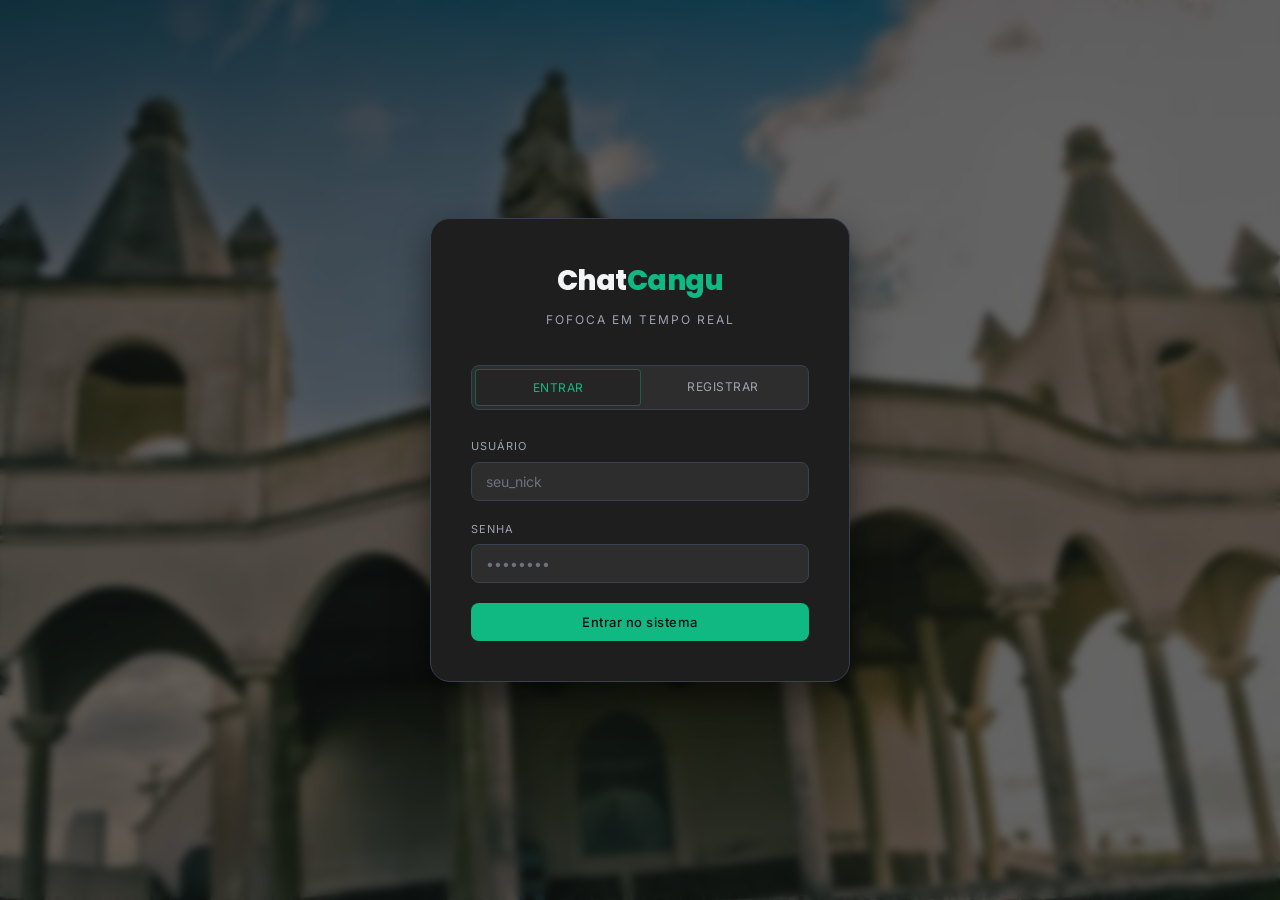
==== commit 7142dfc5: "trabalho parcialmente finalizado e nova identidade visual pronta, falta apenas documentar tudo" ====
--- a/client/index.html
+++ b/client/index.html
@@ -3,9 +3,9 @@
 <head>
   <meta charset="UTF-8" />
   <meta name="viewport" content="width=device-width, initial-scale=1.0" />
-  <title>NexusChat</title>
+  <title>Chat Cangu</title>
   <link rel="preconnect" href="https://fonts.googleapis.com" />
-  <link href="https://fonts.googleapis.com/css2?family=JetBrains+Mono:wght@400;500;700&family=Syne:wght@400;600;800&display=swap" rel="stylesheet" />
+  <link href="https://fonts.googleapis.com/css2?family=Inter:wght@400;500&family=Poppins:wght@500;600;700&display=swap" rel="stylesheet" />
   <link rel="stylesheet" href="style.css" />
 </head>
 <body>
@@ -19,8 +19,8 @@
     <div class="login-card">
 
       <div class="login-header">
-        <div class="logo">Nexus<span>Chat</span></div>
-        <div class="tagline">Comunicação em tempo real</div>
+        <div class="logo">Chat<span>Cangu</span></div>
+        <div class="tagline">Fofoca em tempo real</div>
       </div>
 
       <!-- Abas Login / Registrar -->
@@ -68,9 +68,6 @@
         <button class="btn btn-primary" id="btn-register" onclick="handleRegister()">Criar conta</button>
       </div>
 
-      <div class="login-footer">
-        <span class="cursor">Sistema criptografado e seguro</span>
-      </div>
 
     </div>
   </div><!-- /screen-login -->
@@ -83,7 +80,7 @@
 
     <div class="topbar">
       <div class="topbar-left">
-        <div class="logo" style="font-size:20px">Nexus<span>Chat</span></div>
+        <div class="logo">Chat<span>Cangu</span></div>
         <div class="conn-status">
           <div class="conn-dot ok" id="lobby-conn-dot"></div>
           <span id="lobby-conn-text">Conectado</span>
@@ -233,6 +230,16 @@
 <div id="toast-container"></div>
 
 
+
+<!-- parte de debug no terminal para o cliente -->
+<div id="debug-terminal" class="hidden">
+  <div class="debug-header">
+    <span>[CHAT_OS TERMINAL] - Logs de Rede</span>
+    <button onclick="toggleDebug()">X</button>
+  </div>
+  <div id="debug-content"></div>
+</div>
+
 <!-- ============================================================
      JAVASCRIPT PRINCIPAL
      Lógica de UI, gerenciamento de estado e integração WebSocket
--- a/client/style.css
+++ b/client/style.css
@@ -5,27 +5,40 @@
     *, *::before, *::after { box-sizing: border-box; margin: 0; padding: 0; }
 
     :root {
-      --bg-base:      #0a0d12;
-      --bg-panel:     #111620;
-      --bg-card:      #161d2a;
-      --bg-input:     #1a2235;
-      --bg-hover:     #1e2840;
-      --accent:       #4af0b4;
-      --accent-dim:   #1d7a5a;
-      --accent-glow:  rgba(74, 240, 180, 0.12);
-      --red:          #f06060;
-      --amber:        #f0a040;
-      --blue:         #4090f0;
-      --text-primary: #e8eef8;
-      --text-sec:     #7a8aaa;
-      --text-muted:   #3a4a60;
-      --border:       #1e2c44;
-      --border-acc:   rgba(74, 240, 180, 0.3);
-      --radius-sm:    6px;
-      --radius-md:    10px;
-      --radius-lg:    16px;
-      --font-display: 'Syne', sans-serif;
-      --font-mono:    'JetBrains Mono', monospace;
+      /* Um dark mode mais suave e agradável (tipo Discord/Spotify) */
+      --bg-base:      #121212;
+      --bg-panel:     #1e1e1e;
+      --bg-card:      #252525;
+      --bg-input:     #2d2d2d;
+      --bg-hover:     #363636;
+      
+      /* Verde Esmeralda moderno (sem ser neon) */
+      --accent:       #10b981;
+      --accent-dim:   #059669;
+      --accent-glow:  rgba(16, 185, 129, 0.15);
+      
+      /* Cores de alerta */
+      --red:          #ef4444;
+      --amber:        #f59e0b;
+      --blue:         #3b82f6;
+      
+      /* Textos */
+      --text-primary: #f3f4f6;
+      --text-sec:     #9ca3af;
+      --text-muted:   #6b7280;
+      
+      /* Bordas */
+      --border:       #374151;
+      --border-acc:   rgba(16, 185, 129, 0.4);
+      
+      /* Raios de borda um pouco mais arredondados */
+      --radius-sm:    8px;
+      --radius-md:    12px;
+      --radius-lg:    20px;
+      
+      /* Novas fontes humanas */
+      --font-display: 'Poppins', sans-serif;
+      --font-mono:    'Inter', sans-serif; /* Tiramos a fonte de terminal do texto normal */
     }
 
     html, body {
@@ -248,27 +261,34 @@
       justify-content: center;
       position: relative;
       overflow: hidden;
-    }
-
-    /* Grade decorativa de fundo */
-    #screen-login::before {
-      content: '';
-      position: absolute;
-      inset: 0;
-      background-image:
-        linear-gradient(var(--border) 1px, transparent 1px),
-        linear-gradient(90deg, var(--border) 1px, transparent 1px);
-      background-size: 40px 40px;
-      opacity: 0.35;
-      pointer-events: none;
-    }
-    /* Gradiente de vinheta */
+      
+      /* Aqui entra a tua foto */
+      background-image: url('fundo-cangucu.jpg');
+      background-size: cover;
+      background-position: center;
+    }
+
+    /* Película escura com desfoque por cima da foto para a caixa de login destacar */
     #screen-login::after {
       content: '';
       position: absolute;
       inset: 0;
-      background: radial-gradient(ellipse at center, transparent 30%, var(--bg-base) 80%);
+      background: rgba(18, 18, 18, 0.65); /* Escurece a foto em 65% */
+      backdrop-filter: blur(4px);         /* Dá um efeitinho embaçado de fundo */
       pointer-events: none;
+    }
+
+    /* Garante que o card de login fique por cima da película escura */
+    .login-card {
+      position: relative;
+      z-index: 10;
+      width: 420px;
+      background: var(--bg-panel);
+      border: 1px solid var(--border);
+      border-radius: var(--radius-lg);
+      padding: 40px;
+      animation: fadeInUp 0.4s ease;
+      box-shadow: 0 15px 35px rgba(0,0,0,0.5); /* Sombra pra destacar da foto */
     }
 
     .login-card {
@@ -848,3 +868,49 @@
     }
     .toast.success { border-color: var(--accent-dim); color: var(--accent); }
     .toast.error   { border-color: rgba(240,96,96,0.4); color: var(--red); }
+
+/* ============================================================
+   TERMINAL DE DEBUG
+============================================================ */
+#debug-terminal {
+  position: fixed;
+  bottom: 20px;
+  left: 20px;
+  width: 450px;
+  height: 300px;
+  background: rgba(10, 13, 18, 0.98);
+  border: 1px solid var(--border);
+  border-radius: var(--radius-md);
+  z-index: 9999;
+  display: flex;
+  flex-direction: column;
+  box-shadow: 0 10px 30px rgba(0,0,0,0.8);
+  font-family: var(--font-mono);
+  font-size: 11px;
+}
+.debug-header {
+  display: flex;
+  justify-content: space-between;
+  background: var(--bg-hover);
+  color: var(--text-sec);
+  padding: 6px 12px;
+  border-top-left-radius: var(--radius-md);
+  border-top-right-radius: var(--radius-md);
+  font-weight: bold;
+}
+.debug-header button {
+  background: none; border: none; color: var(--red); cursor: pointer; font-weight: bold;
+}
+#debug-content {
+  flex: 1;
+  padding: 10px;
+  overflow-y: auto;
+  display: flex;
+  flex-direction: column;
+  gap: 4px;
+}
+/* Cores para cada tipo de log */
+.dbg-out { color: #4af0b4; } /* Mensagens enviadas (Verde) */
+.dbg-in  { color: #4090f0; } /* Mensagens recebidas (Azul) */
+.dbg-sys { color: #f0a040; } /* Avisos do sistema (Amarelo) */
+.dbg-err { color: #f06060; } /* Erros (Vermelho) */
